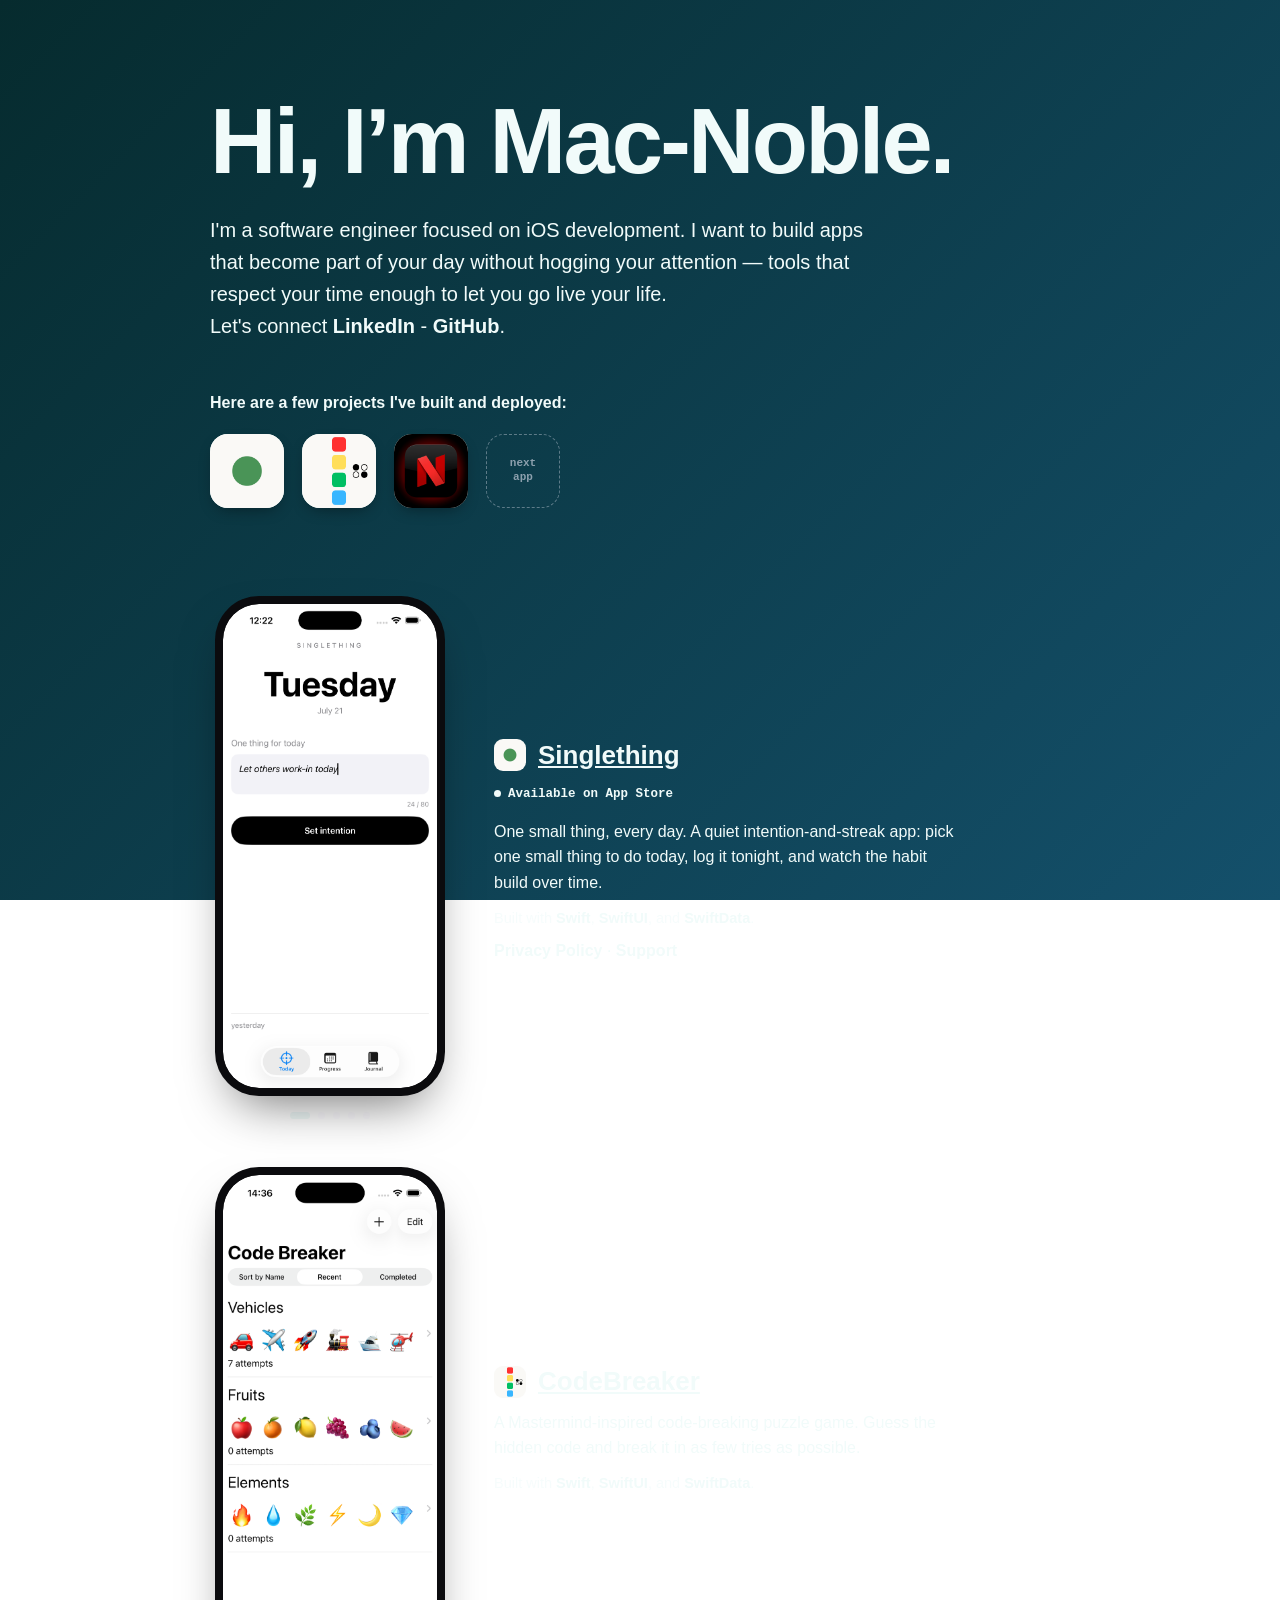
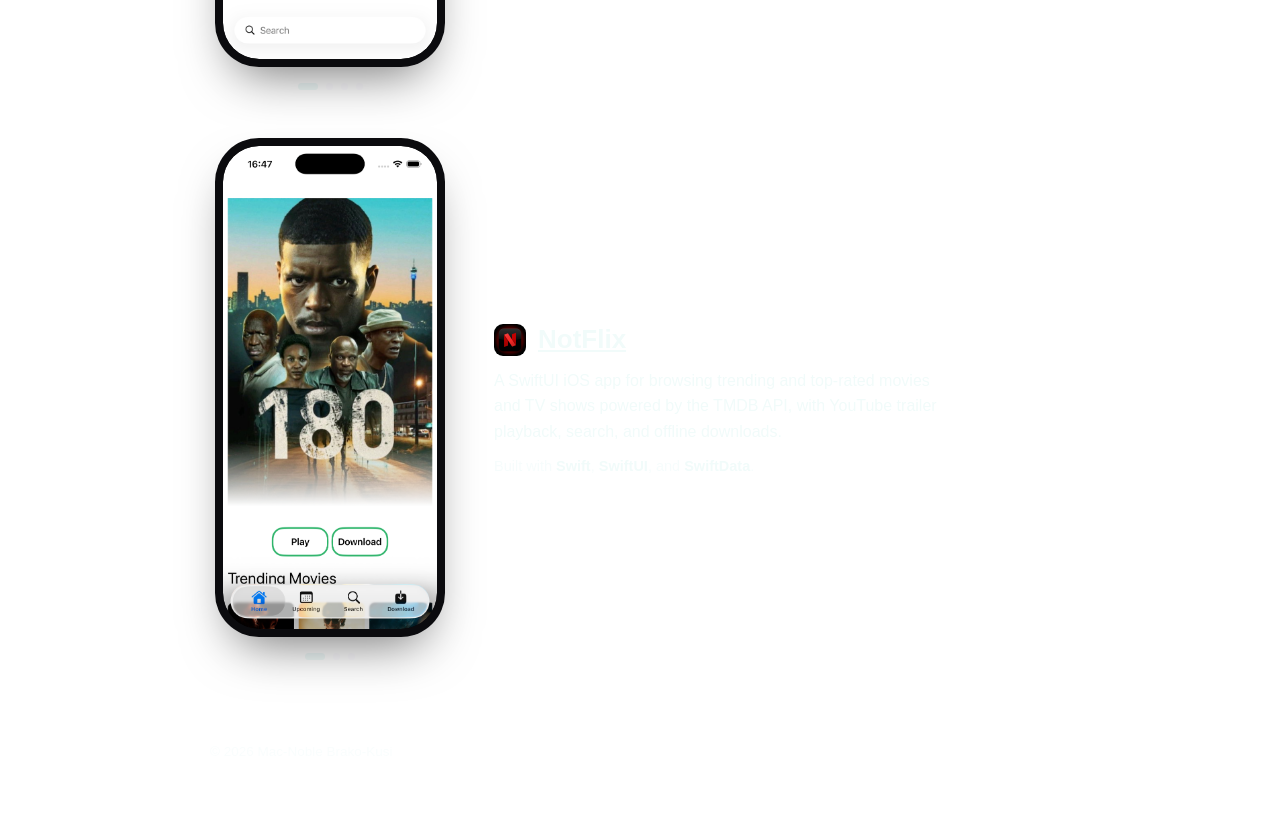
==== index.html @ d6fc4b4a "Adds 'available on app store' line, fixes meta tag" ====
<!DOCTYPE html>
<html lang="en">
<head>
<meta charset="UTF-8">
<meta name="viewport" content="width=device-width, initial-scale=1">
<title>Mac-Noble Brako-Kusi | iOS Developer</title>
<meta name="description" content="iOS engineer building native iOS applications.">
<link rel="icon" href="assets/icons8-developer-mode-30.png" type="image/svg+xml">
<link rel="stylesheet" href="css/style.css">
</head>
<body>

<header class="wrap hero">
  <h1 class="h1">Hi, I&rsquo;m Mac-Noble.</h1>
  <p class="bio prose">
    I'm a software engineer focused on iOS development.
    I want to build apps that become part of your day without hogging your attention — tools that respect your time enough to let you go live your life.
    <br>
    Let's connect <a href="https://www.linkedin.com/in/mac-noblebrako-kusi/" target="_blank" rel="noopener">LinkedIn</a> 
    - <a href="https://github.com/macnoblebk" target="_blank" rel="noopener">GitHub</a>.
  </p>
</header>

<section class="wrap section">
  <p class="section-label">Here are a few projects I've built and deployed:</p>
  <div class="icon-grid">
    <a class="icon-tile" href="#app-singlething" title="Singlething">
      <img src="assets/SingletonIconLight.png" alt="Singlething app icon">
    </a>
    <a class="icon-tile" href="#app-codebreaker" title="CodeBreaker">
      <img src="assets/CodeBreakerIconLight.png" alt="CodeBreaker app icon">
    </a>
    <a class="icon-tile" href="#app-next" title="[Next app name]">
      <img src="assets/NotFlix - iOS icon.png" alt="Next app icon placeholder">
    </a>
    <!-- Add more projects by copying the tile above, or leave a placeholder like this one -->
    <span class="icon-tile placeholder">next<br>app</span>
  </div>
</section>

<section class="wrap section" id="screens">
  <div class="app-detail-grid" id="app-singlething">
    <div class="carousel">
      <div class="phone">
        <div class="phone-screen">
          <div class="phone-track" data-carousel-track>
            <img src="assets/screenshots/01-welcome.png" alt="Singlething welcome screen" draggable="false">
            <img src="assets/screenshots/02-check-in.png" alt="Intention check-in screen" draggable="false">
            <img src="assets/screenshots/03-logged.png" alt="Singlething logged screen" draggable="false">
            <img src="assets/screenshots/04-progress.png" alt="Singlething streak screen" draggable="false">
            <img src="assets/screenshots/05-journal.png" alt="Singlething journal screen" draggable="false">

          </div>
        </div>
      </div>
      <div class="dots" data-carousel-dots></div>
    </div>
    <div>
      <div class="app-heading">
        <img src="assets/SingletonIconLight.png" alt="">
        <h2><a href="https://apps.apple.com/us/app/singlething/id6786887562" target="_blank" rel="noopener">Singlething</a></h2>
        
      </div>
      <span class="status-line">Available on App Store</span>
      <p class="screens-desc">One small thing, every day. A quiet intention-and-streak app: pick one small thing to do today, log it tonight, and watch the habit build over time.</p>
      <p class="stack-line">Built with <b>Swift</b>, <b>SwiftUI</b>, and <b>SwiftData</b>.</p>
      <p class="app-links prose"><a href="singlething/privacy.html">Privacy Policy</a> &middot; <a href="singlething/support.html">Support</a></p>
    </div>
  </div>

  <div style="height: 3rem;"></div>

  <div class="app-detail-grid" id="app-codebreaker">
    <div class="carousel">
      <div class="phone">
        <div class="phone-screen">
          <div class="phone-track" data-carousel-track>
            <img src="assets/screenshots/1cb.png" alt="CodeBreaker welcome screen" draggable="false">
            <img src="assets/screenshots/2cb.png" alt="CodeBreaker gameplay" draggable="false">
            <img src="assets/screenshots/3cb.png" alt="CodeBreaker puzzle" draggable="false">
            <img src="assets/screenshots/4cb.png" alt="CodeBreaker results" draggable="false">
          </div>
        </div>
      </div>
      <div class="dots" data-carousel-dots></div>
    </div>
    <div>
      <div class="app-heading">
        <img src="assets/CodeBreakerIconLight.png" alt="">
        <h2><a href="https://github.com/macnoblebk/CodeBreaker" target="_blank" rel="noopener">CodeBreaker</a></h2>
      </div>
      <p class="screens-desc">A Mastermind-inspired code-breaking puzzle game. Guess the hidden code and break it in as few tries as possible.</p>
      <p class="stack-line">Built with <b>Swift</b>, <b>SwiftUI</b>, and <b>SwiftData</b>.</p>
    </div>
  </div>

  <div style="height: 3rem;"></div>

  <div class="app-detail-grid" id="app-next">
    <div class="carousel">
      <div class="phone">
        <div class="phone-screen">
          <div class="phone-track" data-carousel-track>
            <img src="assets/screenshots/NF1.png" alt="NotFlix screenshot 1 " draggable="false">
            <img src="assets/screenshots/NF2.png" alt="NotFlix screenshot 2 " draggable="false">
            <img src="assets/screenshots/NF3.png" alt="NotFlix screenshot 3 " draggable="false">
          </div>
        </div>
      </div>
      <div class="dots" data-carousel-dots></div>
    </div>
    <div>
      <div class="app-heading">
        <img src="assets/NotFlix - iOS icon.png" alt="">
        <h2><a href="https://github.com/macnoblebk/NotFlix" target="_blank" rel="noopener">NotFlix</a></h2>
      </div>
      <p class="screens-desc">A SwiftUI iOS app for browsing trending and top-rated movies and TV shows powered by the TMDB API, with YouTube trailer playback, search, and offline downloads.</p>
      <p class="stack-line">Built with <b>Swift</b>, <b>SwiftUI</b>, and <b>SwiftData</b>.</p>
    </div>
  </div>
</section>

<footer class="wrap footer" id="contact">
  &copy; 2026 Mac-Noble Brako-Kusi
</footer>

<script src="js/script.js"></script>
</body>
</html>
---- css/style.css ----
/* ==========================================================================
   Design tokens — cool teal-to-blue night, warm pale text
   ========================================================================== */
:root{
  --bg-start: #062B2E;
  --bg-end: #14506B;
  --ink: #F1FBFA;
  --mute: rgba(241,251,250,0.68);
  --mute-soft: rgba(241,251,250,0.45);
  --tile-bg: #ECFBFA;
  --font-display: -apple-system, BlinkMacSystemFont, "SF Pro Display", "Helvetica Neue", Helvetica, Arial, sans-serif;
  --font-body: -apple-system, BlinkMacSystemFont, "SF Pro Text", "Helvetica Neue", Helvetica, Arial, sans-serif;
  --font-mono: ui-monospace, "SF Mono", SFMono-Regular, Menlo, Consolas, monospace;
}

*{ box-sizing: border-box; }
html{ scroll-behavior: smooth; }
body{
  margin: 0;
  min-height: 100vh;
  background: linear-gradient(135deg, var(--bg-start) 0%, var(--bg-end) 100%);
  background-attachment: fixed;
  color: var(--ink);
  font-family: var(--font-body);
  -webkit-font-smoothing: antialiased;
}
a{ color: inherit; }
img{ max-width: 100%; display: block; }
:focus-visible{ outline: 2px solid var(--ink); outline-offset: 3px; border-radius: 4px; }
@media (prefers-reduced-motion: reduce){
  *{ animation: none !important; transition: none !important; scroll-behavior: auto !important; }
}

.wrap{ max-width: 860px; margin: 0 auto; padding: 0 28px; }

/* Inline links inside prose: bold + underline on hover, no separate accent color */
.prose a{
  font-weight: 700; text-decoration: none;
  background-image: linear-gradient(var(--ink), var(--ink));
  background-size: 0% 1.5px; background-repeat: no-repeat; background-position: 0 100%;
  transition: background-size .18s ease;
  padding-bottom: 2px;
}
.prose a:hover{ background-size: 100% 1.5px; }

/* ==========================================================================
   Hero
   ========================================================================== */
.hero{ padding: 96px 0 8px; }
.hero > *{ animation: rise .6s cubic-bezier(.16,1,.3,1) both; }
.hero > *:nth-child(2){ animation-delay: .05s; }
@keyframes rise{
  from{ opacity: 0; transform: translateY(10px); }
  to{ opacity: 1; transform: translateY(0); }
}
.h1{
  font-family: var(--font-display);
  font-size: clamp(48px, 8vw, 92px);
  line-height: 0.98; font-weight: 800; letter-spacing: -0.03em;
  margin: 0 0 28px;
}
.bio{
  font-size: clamp(17px, 1.6vw, 20px);
  line-height: 1.6;
  max-width: 62ch;
  margin: 0;
}

/* ==========================================================================
   Section rhythm
   ========================================================================== */
.section{ padding: 44px 0; }
.section-label{
  font-size: 16px; margin: 0 0 22px; font-weight: 550;
}

/* ==========================================================================
   Icon grid
   ========================================================================== */
.icon-grid{ display: flex; flex-wrap: wrap; gap: 18px; }
.icon-tile{
  width: 74px; height: 74px; border-radius: 18px;
  display: flex; align-items: center; justify-content: center;
  background: var(--tile-bg);
  box-shadow: 0 6px 16px -6px rgba(0,0,0,0.45);
  transition: transform .15s ease, box-shadow .15s ease;
  position: relative;
}
.icon-tile img{ width: 100%; height: 100%; border-radius: 18px; object-fit: cover; }
.icon-tile:hover{ transform: translateY(-3px); box-shadow: 0 12px 22px -8px rgba(0,0,0,0.5); }
.icon-tile.placeholder{
  background: transparent;
  border: 1.5px dashed rgba(246,243,255,0.35);
  box-shadow: none;
  color: rgba(246,243,255,0.55);
  font-size: 11px; font-weight: 600; text-align: center; line-height: 1.25; padding: 6px;
  font-family: var(--font-mono);
}
.icon-tile.placeholder:hover{ transform: none; border-color: rgba(246,243,255,0.6); }

/* ==========================================================================
   Screenshot carousel — real device screenshots already include the status
   bar / Dynamic Island, so the frame is a plain bezel only (no drawn notch).
   ========================================================================== */
.app-detail-grid{
  display: grid; grid-template-columns: 240px 1fr; gap: 44px; align-items: center; scroll-margin-top: 48px; 
}
@media (max-width: 700px){ .app-detail-grid{ grid-template-columns: 1fr; } }

.screens-desc{ font-size: 16px; line-height: 1.6; color: var(--ink); max-width: 52ch; margin: 0 0 14px; }

.app-heading{ display: flex; align-items: center; gap: 12px; margin-bottom: 12px; }
.app-heading img{ width: 32px; height: 32px; border-radius: 9px; }
.app-heading h2{ font-family: var(--font-display); font-size: 26px; font-weight: 800; margin: 0; }
.status-line{
  display: inline-flex; align-items: center; gap: 7px;
  font-family: var(--font-mono); font-size: 12.5px; font-weight: 600;
  color: var(--ink); margin-bottom: 18px;
}
.status-line::before{
  content: ''; width: 7px; height: 7px; border-radius: 50%; background: var(--ink);
  animation: pulse 1.8s ease-in-out infinite;
}
@keyframes pulse{ 0%,100%{opacity:1;transform:scale(1);} 50%{opacity:.3;transform:scale(1.3);} }
.stack-line{ font-size: 14.5px; color: var(--mute); margin: 0; }
.stack-line b{ color: var(--ink); font-weight: 700; }

.phone{
  position: relative; width: 100%; max-width: 230px; margin: 0 auto;
  aspect-ratio: 1320 / 2868; border-radius: 44px;
  background: #0B0B0E; padding: 8px;
  box-shadow: 0 24px 50px -18px rgba(0,0,0,0.55);
}
.phone-screen{
  position: relative; width: 100%; height: 100%; border-radius: 36px;
  overflow: hidden; background: #000; touch-action: pan-y;
}
.phone-track{ display: flex; height: 100%; will-change: transform; }
.phone-track img{ width: 100%; height: 100%; object-fit: cover; flex-shrink: 0; user-select: none; -webkit-user-drag: none; }
.dots{ display: flex; justify-content: center; align-items: center; gap: 8px; margin-top: 16px; }
.dot{
  width: 7px; height: 7px; border-radius: 50%; border: none; padding: 0;
  background: rgba(246,243,255,0.25); cursor: pointer; transition: all .2s ease;
}
.dot.active{ background: var(--ink); width: 20px; border-radius: 5px; }


/* ==========================================================================
   Footer
   ========================================================================== */
.footer{ padding: 40px 0 72px; font-size: 13.5px; color: var(--mute-soft); }


/* ==========================================================================
   Mobile fixes
   ========================================================================== */

/* Fix 1: WebKit clipping bug — overflow:hidden + border-radius fails to
   clip a child that has a CSS transform (the carousel track does, via
   translateX). Affects Safari and all iOS browsers — Chrome, Firefox, etc.
   on iPhone/iPad all use WebKit's renderer under the hood. */
.phone-screen{
  -webkit-mask-image: -webkit-radial-gradient(white, black);
  mask-image: radial-gradient(white, black);
}

/* Fix 2: Grid's default min-content sizing can force columns (and the
   whole page) wider than the viewport on narrow screens. */
.app-detail-grid > *{ min-width: 0; }

/* Fix 3: collapse phone + description to one column earlier on narrow
   screens, and stop any element from ever forcing horizontal scroll. */
@media (max-width: 780px){
  .app-detail-grid{ grid-template-columns: 1fr; gap: 24px; }
  .phone{ max-width: 210px; margin: 0 auto; }
}
html, body{ overflow-x: hidden; width: 100%; }
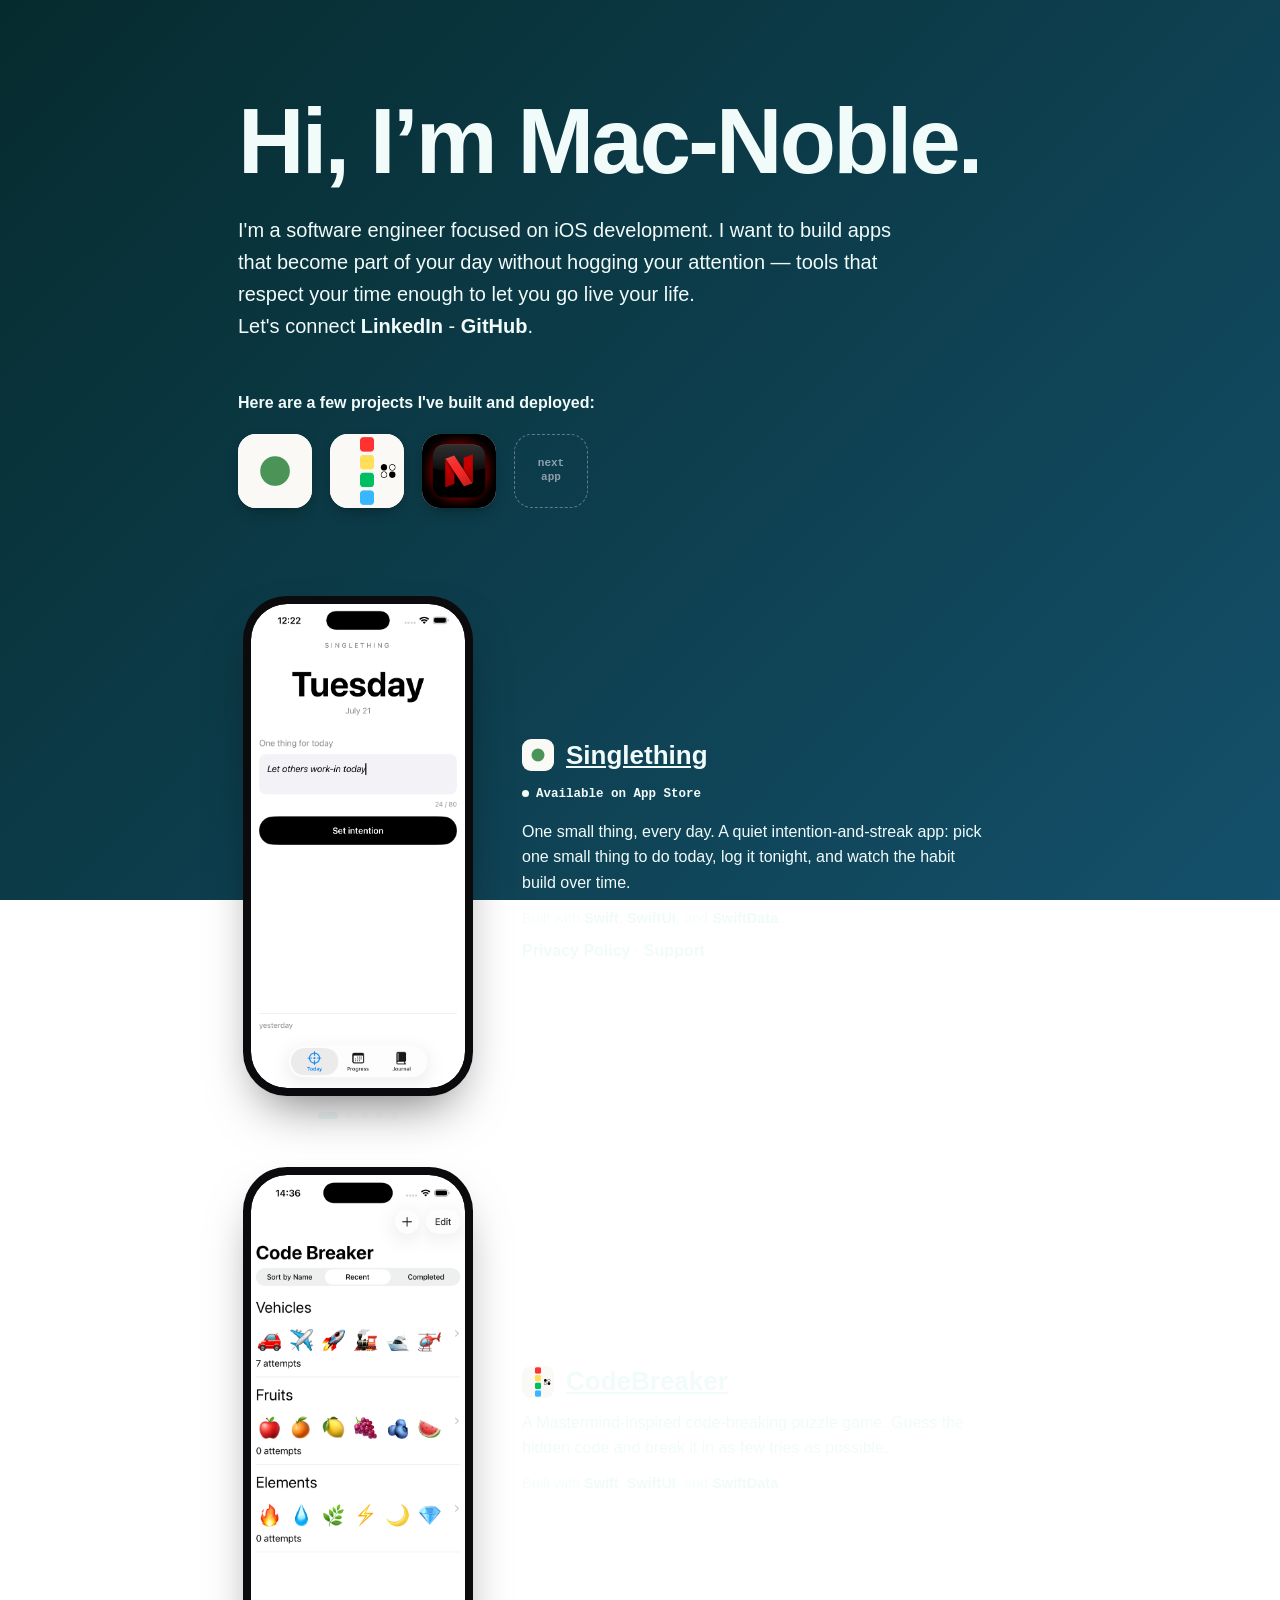
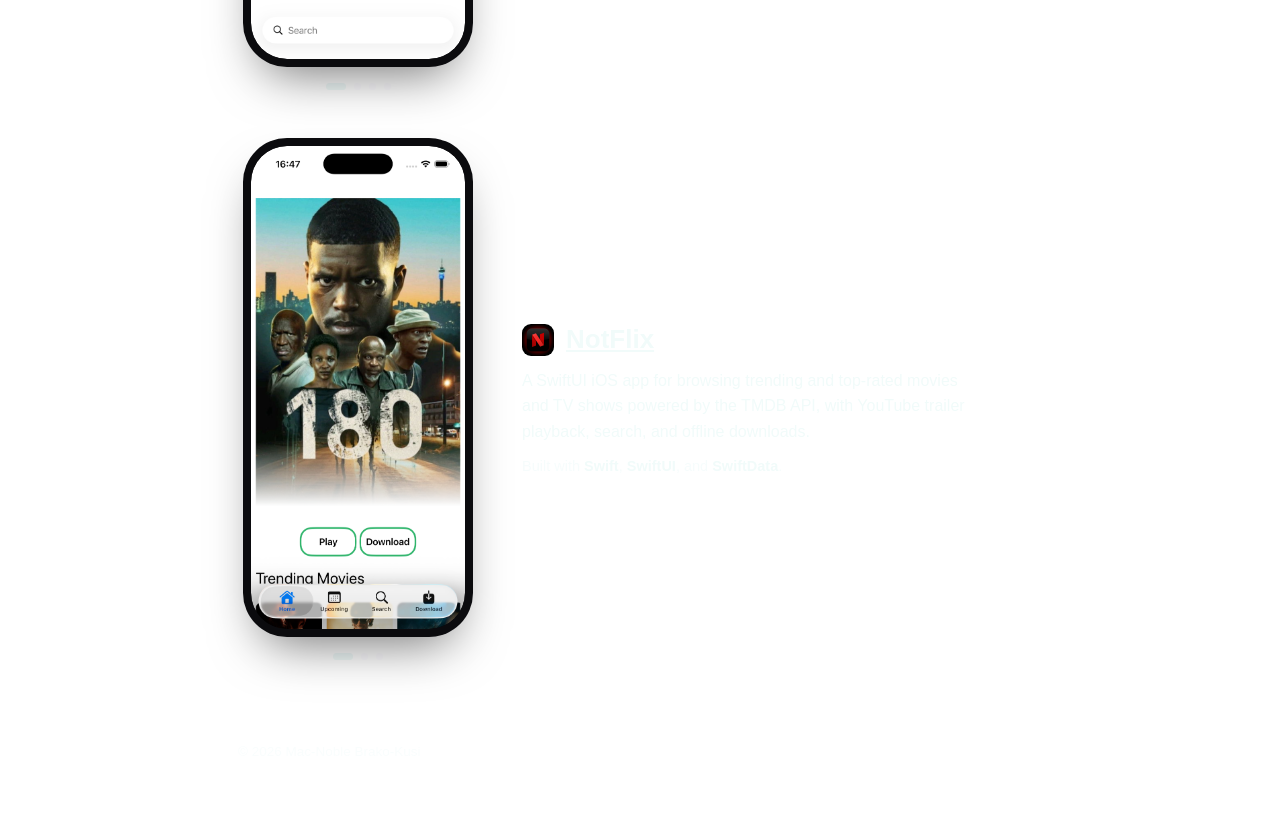
==== commit 7d234439: "Fix side padding being zeroed by shorthand override" ====
--- a/index.html
+++ b/index.html
@@ -59,7 +59,6 @@
       <div class="app-heading">
         <img src="assets/SingletonIconLight.png" alt="">
         <h2><a href="https://apps.apple.com/us/app/singlething/id6786887562" target="_blank" rel="noopener">Singlething</a></h2>
-        
       </div>
       <span class="status-line">Available on App Store</span>
       <p class="screens-desc">One small thing, every day. A quiet intention-and-streak app: pick one small thing to do today, log it tonight, and watch the habit build over time.</p>
--- a/css/style.css
+++ b/css/style.css
@@ -46,7 +46,7 @@
 /* ==========================================================================
    Hero
    ========================================================================== */
-.hero{ padding: 96px 0 8px; }
+.hero{ padding-top: 96px; padding-bottom: 8px; }
 .hero > *{ animation: rise .6s cubic-bezier(.16,1,.3,1) both; }
 .hero > *:nth-child(2){ animation-delay: .05s; }
 @keyframes rise{
@@ -69,7 +69,7 @@
 /* ==========================================================================
    Section rhythm
    ========================================================================== */
-.section{ padding: 44px 0; }
+.section{ padding-top: 44px; padding-bottom: 44px; }
 .section-label{
   font-size: 16px; margin: 0 0 22px; font-weight: 550;
 }
@@ -148,7 +148,7 @@
 /* ==========================================================================
    Footer
    ========================================================================== */
-.footer{ padding: 40px 0 72px; font-size: 13.5px; color: var(--mute-soft); }
+.footer{ padding-top: 40px; padding-bottom: 72px; font-size: 13.5px; color: var(--mute-soft); }
 
 
 /* ==========================================================================
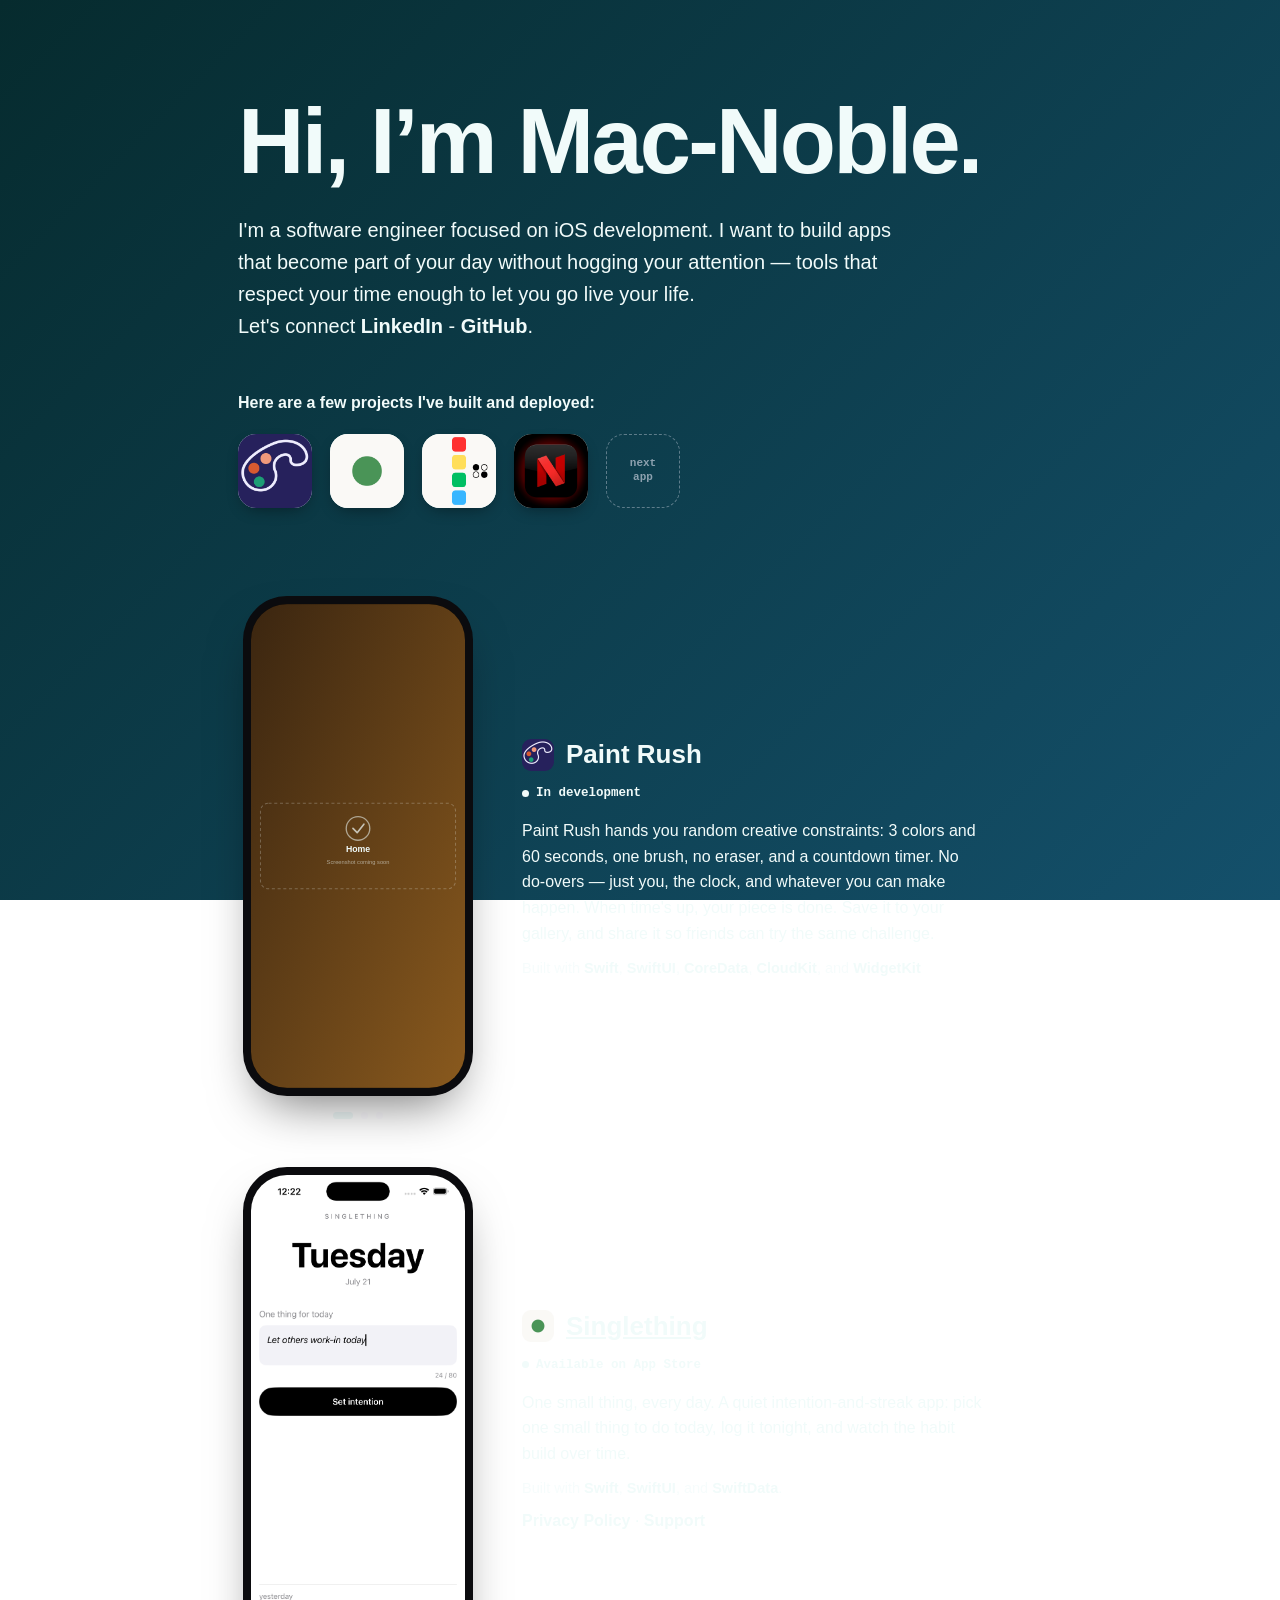
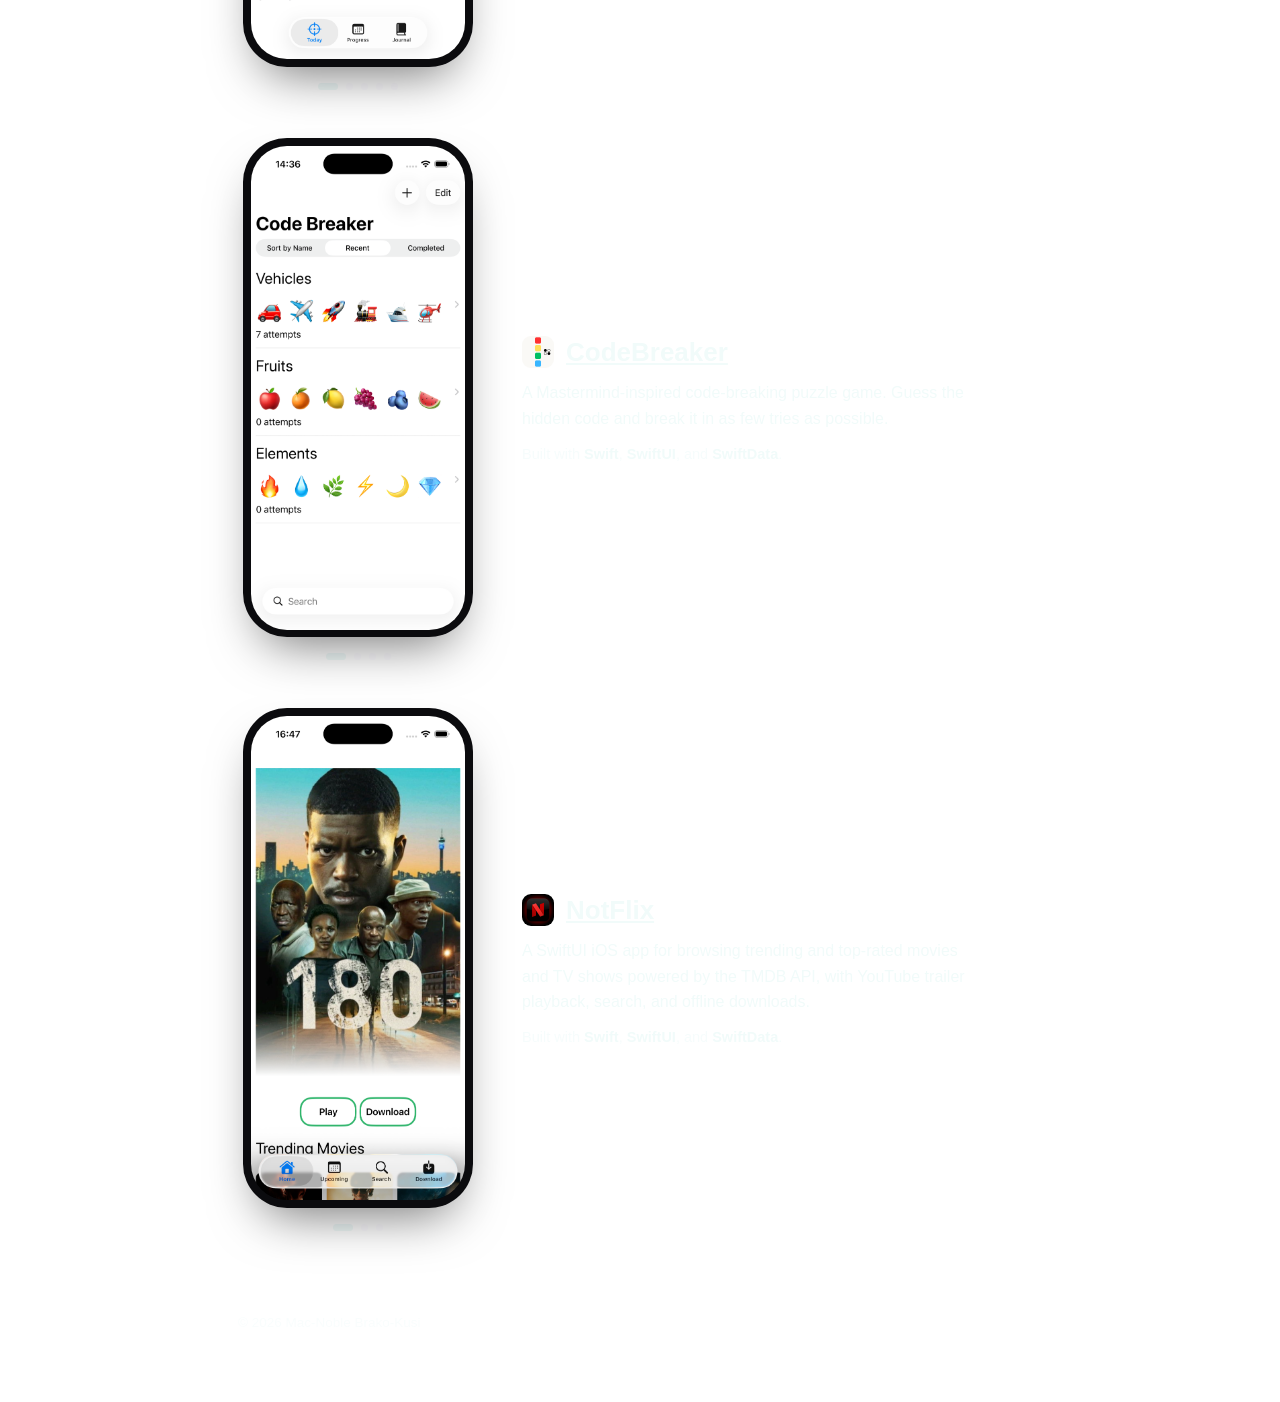
==== commit 90c7a3ce: "Add in-development app placeholder section and icon" ====
--- a/index.html
+++ b/index.html
@@ -24,6 +24,9 @@
 <section class="wrap section">
   <p class="section-label">Here are a few projects I've built and deployed:</p>
   <div class="icon-grid">
+    <a class="icon-tile" href="#app-paint-rush" title="Paint Rush">
+      <img src="assets/Constraint Canvas - iOS Icon.png" alt="Paint Rush app icon">
+    </a>
     <a class="icon-tile" href="#app-singlething" title="Singlething">
       <img src="assets/SingletonIconLight.png" alt="Singlething app icon">
     </a>
@@ -39,6 +42,33 @@
 </section>
 
 <section class="wrap section" id="screens">
+  <div class="app-detail-grid" id="app-paint-rush">
+    <div class="carousel">
+      <div class="phone">
+        <div class="phone-screen">
+          <div class="phone-track" data-carousel-track>
+            <img src="assets/screenshots/placeholder-01-home.svg" alt="Paint Rush placeholder screenshot 1" draggable="false">
+            <img src="assets/screenshots/placeholder-02-feature.svg" alt="Paint Rush placeholder screenshot 2" draggable="false">
+            <img src="assets/screenshots/placeholder-03-details.svg" alt="Paint Rush placeholder screenshot 3" draggable="false">
+          </div>
+        </div>
+      </div>
+      <div class="dots" data-carousel-dots></div>
+    </div>
+    <div>
+      <div class="app-heading">
+        <img src="assets/Constraint Canvas - iOS Icon.png" alt="">
+        <h2>Paint Rush</h2>
+      </div>
+      <span class="status-line">In development</span>
+      <p class="screens-desc">Paint Rush hands you random creative constraints: 3 colors and 60 seconds, one brush, no eraser, and a countdown timer. No do-overs — just you, the clock, and whatever you can make happen.
+                              When time's up, your piece is done. Save it to your gallery, and share it so friends can try the same challenge.</p>
+      <p class="stack-line">Built with <b>Swift</b>, <b>SwiftUI</b>, <b>CoreData</b>, <b>CloudKit</b>, and <b>WidgetKit</b></p>
+    </div>
+  </div>
+
+  <div style="height: 3rem;"></div>
+
   <div class="app-detail-grid" id="app-singlething">
     <div class="carousel">
       <div class="phone">
--- a/css/style.css
+++ b/css/style.css
@@ -134,8 +134,10 @@
 .phone-screen{
   position: relative; width: 100%; height: 100%; border-radius: 36px;
   overflow: hidden; background: #000; touch-action: pan-y;
+  contain: paint;
 }
 .phone-track{ display: flex; height: 100%; will-change: transform; }
+.phone-track{ display: flex; height: 100%; }
 .phone-track img{ width: 100%; height: 100%; object-fit: cover; flex-shrink: 0; user-select: none; -webkit-user-drag: none; }
 .dots{ display: flex; justify-content: center; align-items: center; gap: 8px; margin-top: 16px; }
 .dot{
@@ -149,29 +151,3 @@
    Footer
    ========================================================================== */
 .footer{ padding-top: 40px; padding-bottom: 72px; font-size: 13.5px; color: var(--mute-soft); }
-
-
-/* ==========================================================================
-   Mobile fixes
-   ========================================================================== */
-
-/* Fix 1: WebKit clipping bug — overflow:hidden + border-radius fails to
-   clip a child that has a CSS transform (the carousel track does, via
-   translateX). Affects Safari and all iOS browsers — Chrome, Firefox, etc.
-   on iPhone/iPad all use WebKit's renderer under the hood. */
-.phone-screen{
-  -webkit-mask-image: -webkit-radial-gradient(white, black);
-  mask-image: radial-gradient(white, black);
-}
-
-/* Fix 2: Grid's default min-content sizing can force columns (and the
-   whole page) wider than the viewport on narrow screens. */
-.app-detail-grid > *{ min-width: 0; }
-
-/* Fix 3: collapse phone + description to one column earlier on narrow
-   screens, and stop any element from ever forcing horizontal scroll. */
-@media (max-width: 780px){
-  .app-detail-grid{ grid-template-columns: 1fr; gap: 24px; }
-  .phone{ max-width: 210px; margin: 0 auto; }
-}
-html, body{ overflow-x: hidden; width: 100%; }
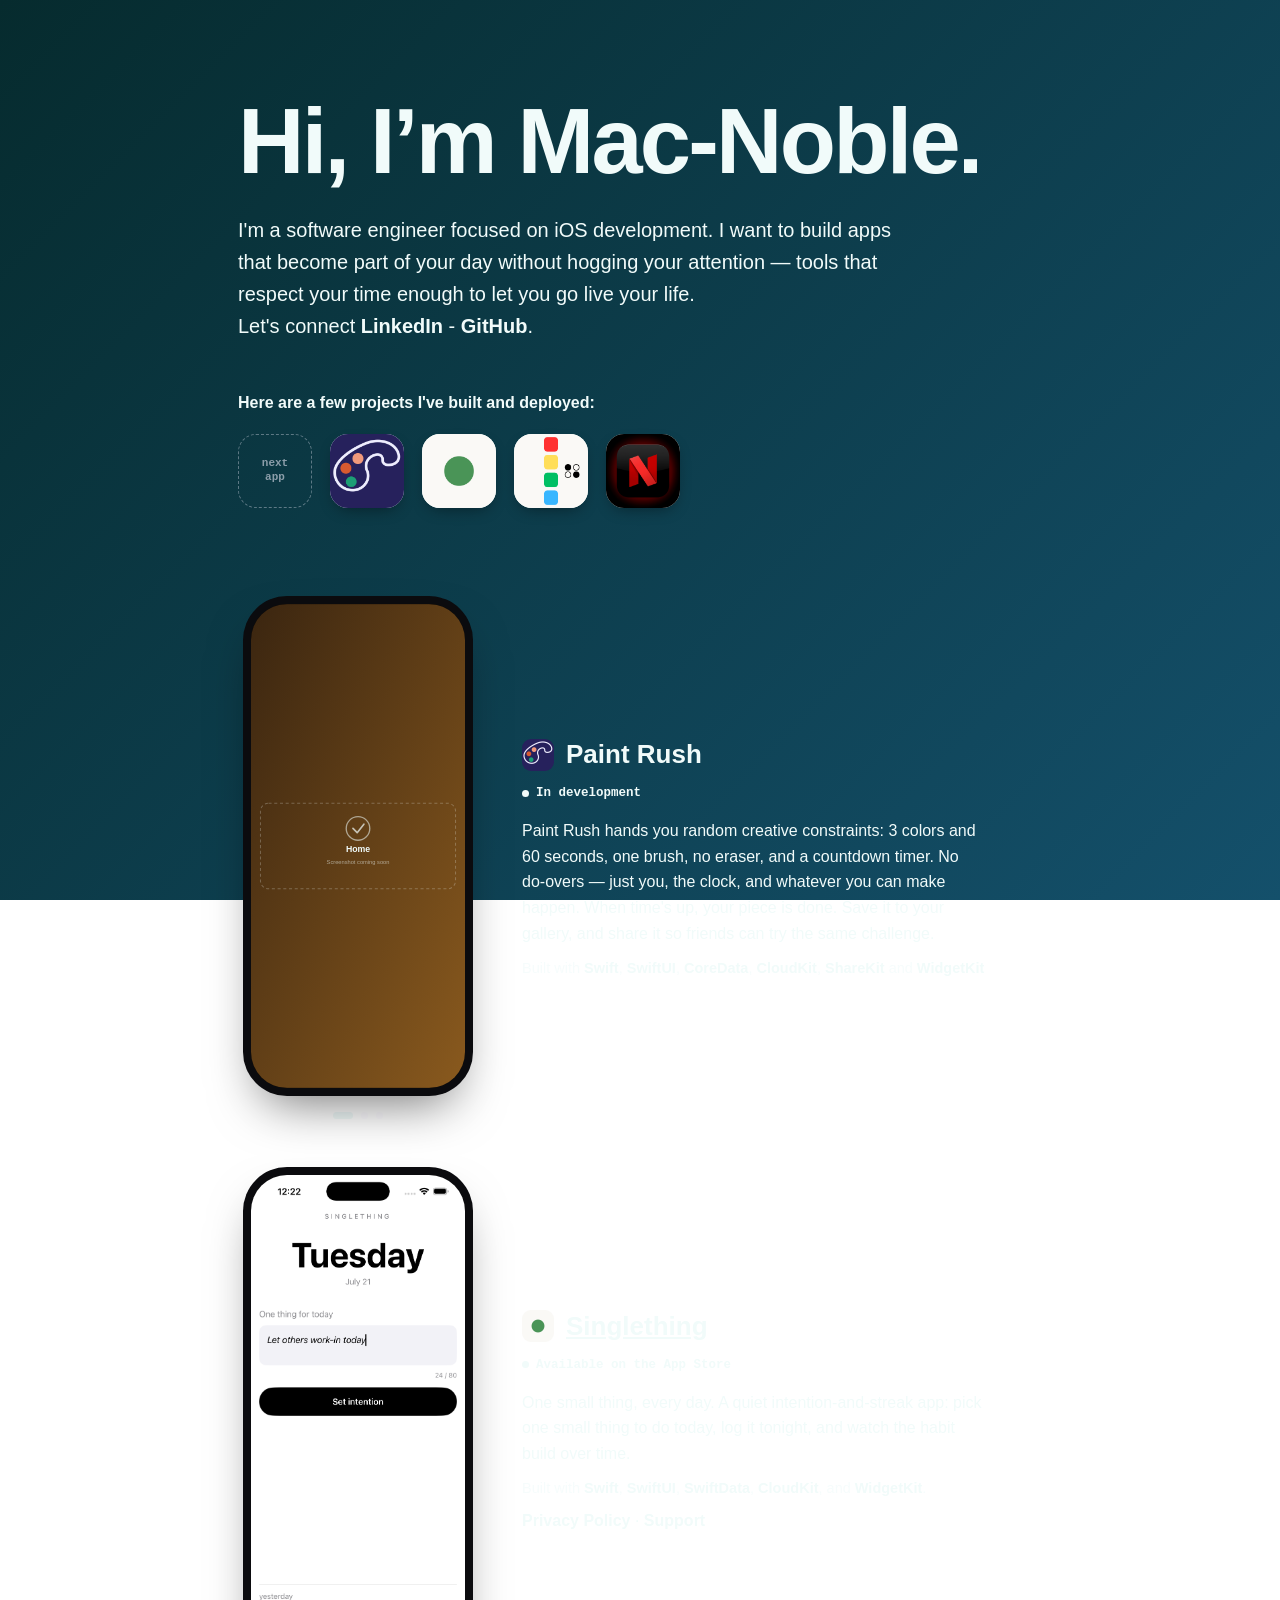
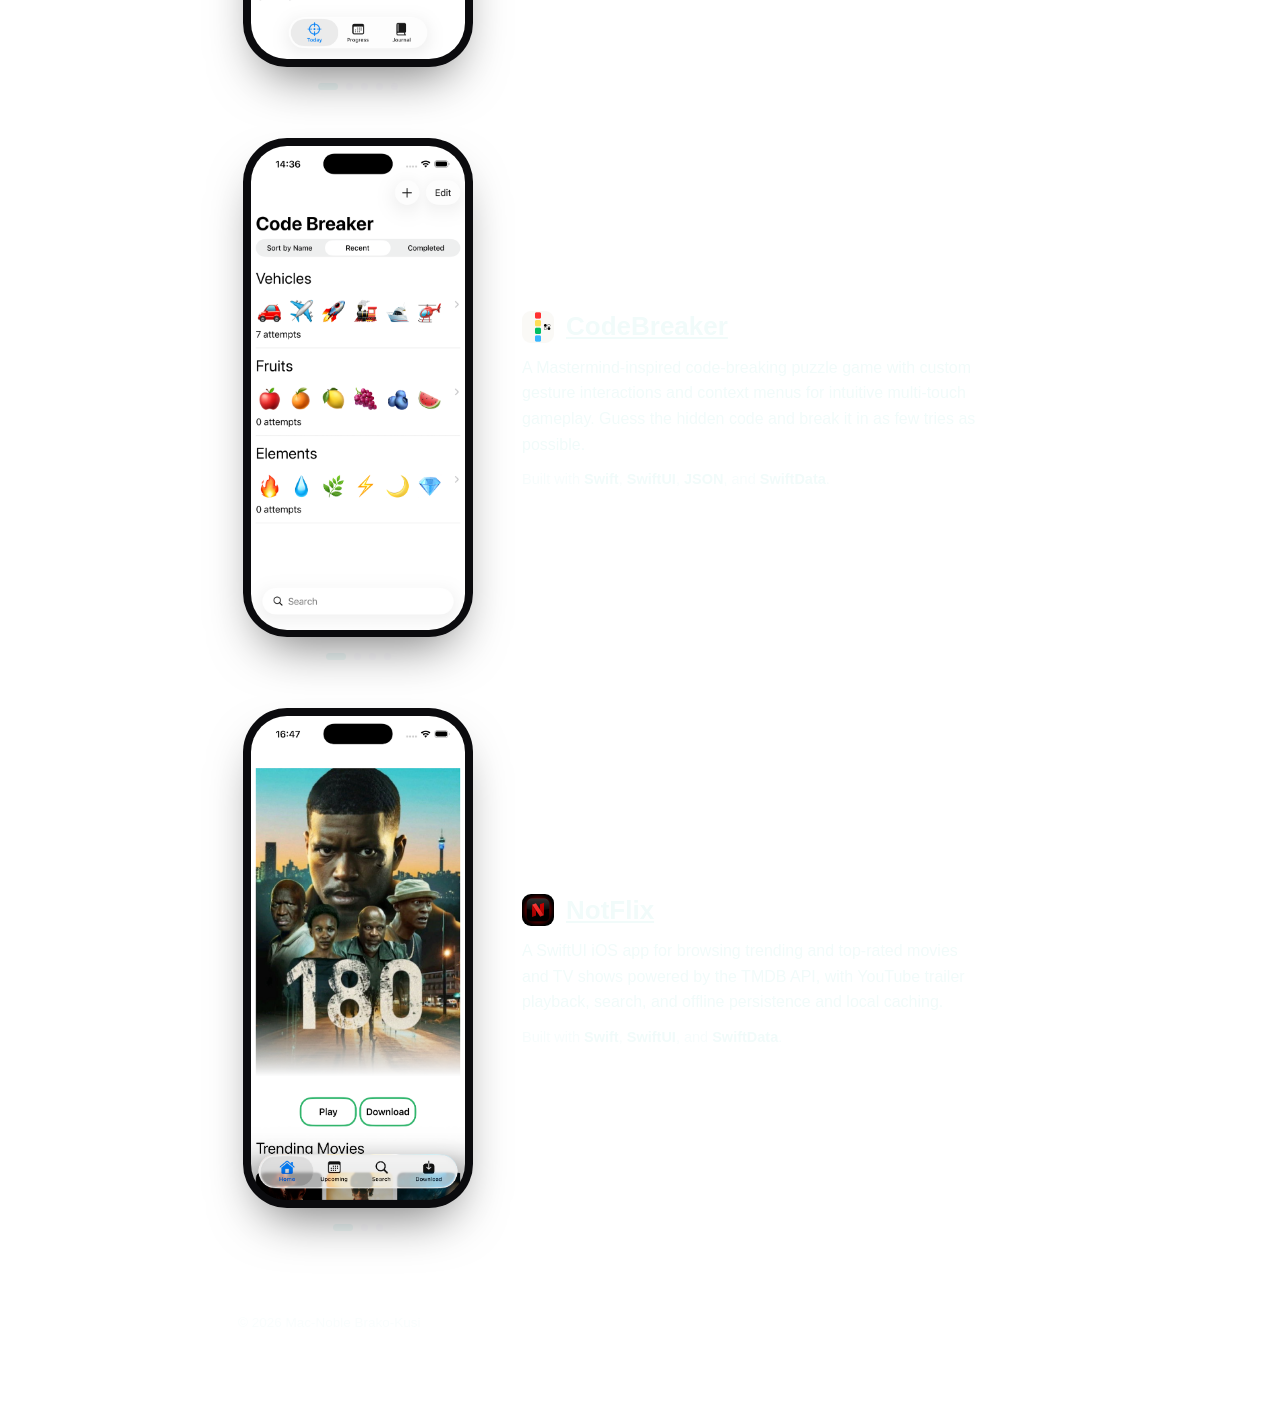
==== commit 1fb07321: "Moves next app up, adds to descriptions of projects" ====
--- a/index.html
+++ b/index.html
@@ -24,6 +24,9 @@
 <section class="wrap section">
   <p class="section-label">Here are a few projects I've built and deployed:</p>
   <div class="icon-grid">
+    <!-- Add more projects by copying the tile above, or leave a placeholder like this one -->
+    <span class="icon-tile placeholder">next<br>app</span>
+
     <a class="icon-tile" href="#app-paint-rush" title="Paint Rush">
       <img src="assets/Constraint Canvas - iOS Icon.png" alt="Paint Rush app icon">
     </a>
@@ -33,11 +36,11 @@
     <a class="icon-tile" href="#app-codebreaker" title="CodeBreaker">
       <img src="assets/CodeBreakerIconLight.png" alt="CodeBreaker app icon">
     </a>
-    <a class="icon-tile" href="#app-next" title="[Next app name]">
-      <img src="assets/NotFlix - iOS icon.png" alt="Next app icon placeholder">
+    <a class="icon-tile" href="#app-notflix" title="NotFlix">
+      <img src="assets/NotFlix - iOS icon.png" alt="NotFlix app icon">
     </a>
-    <!-- Add more projects by copying the tile above, or leave a placeholder like this one -->
-    <span class="icon-tile placeholder">next<br>app</span>
+    <!-- Add more projects by copying the tile above, or leave a placeholder like this one
+    <span class="icon-tile placeholder">next<br>app</span> -->
   </div>
 </section>
 
@@ -63,7 +66,7 @@
       <span class="status-line">In development</span>
       <p class="screens-desc">Paint Rush hands you random creative constraints: 3 colors and 60 seconds, one brush, no eraser, and a countdown timer. No do-overs — just you, the clock, and whatever you can make happen.
                               When time's up, your piece is done. Save it to your gallery, and share it so friends can try the same challenge.</p>
-      <p class="stack-line">Built with <b>Swift</b>, <b>SwiftUI</b>, <b>CoreData</b>, <b>CloudKit</b>, and <b>WidgetKit</b></p>
+      <p class="stack-line">Built with <b>Swift</b>, <b>SwiftUI</b>, <b>CoreData</b>, <b>CloudKit</b>, <b>ShareKit</b> and <b>WidgetKit</b></p>
     </div>
   </div>
 
@@ -90,9 +93,9 @@
         <img src="assets/SingletonIconLight.png" alt="">
         <h2><a href="https://apps.apple.com/us/app/singlething/id6786887562" target="_blank" rel="noopener">Singlething</a></h2>
       </div>
-      <span class="status-line">Available on App Store</span>
+      <span class="status-line">Available on the App Store</span>
       <p class="screens-desc">One small thing, every day. A quiet intention-and-streak app: pick one small thing to do today, log it tonight, and watch the habit build over time.</p>
-      <p class="stack-line">Built with <b>Swift</b>, <b>SwiftUI</b>, and <b>SwiftData</b>.</p>
+      <p class="stack-line">Built with <b>Swift</b>, <b>SwiftUI</b>, <b>SwiftData</b>, <b>CloudKit</b>, and <b>WidgetKit</b>.</p>
       <p class="app-links prose"><a href="singlething/privacy.html">Privacy Policy</a> &middot; <a href="singlething/support.html">Support</a></p>
     </div>
   </div>
@@ -118,14 +121,14 @@
         <img src="assets/CodeBreakerIconLight.png" alt="">
         <h2><a href="https://github.com/macnoblebk/CodeBreaker" target="_blank" rel="noopener">CodeBreaker</a></h2>
       </div>
-      <p class="screens-desc">A Mastermind-inspired code-breaking puzzle game. Guess the hidden code and break it in as few tries as possible.</p>
-      <p class="stack-line">Built with <b>Swift</b>, <b>SwiftUI</b>, and <b>SwiftData</b>.</p>
+      <p class="screens-desc">A Mastermind-inspired code-breaking puzzle game with custom gesture interactions and context menus for intuitive multi-touch gameplay. Guess the hidden code and break it in as few tries as possible.</p>
+      <p class="stack-line">Built with <b>Swift</b>, <b>SwiftUI</b>, <b>JSON</b>, and <b>SwiftData</b>.</p>
     </div>
   </div>
 
   <div style="height: 3rem;"></div>
 
-  <div class="app-detail-grid" id="app-next">
+  <div class="app-detail-grid" id="app-notflix">
     <div class="carousel">
       <div class="phone">
         <div class="phone-screen">
@@ -143,7 +146,7 @@
         <img src="assets/NotFlix - iOS icon.png" alt="">
         <h2><a href="https://github.com/macnoblebk/NotFlix" target="_blank" rel="noopener">NotFlix</a></h2>
       </div>
-      <p class="screens-desc">A SwiftUI iOS app for browsing trending and top-rated movies and TV shows powered by the TMDB API, with YouTube trailer playback, search, and offline downloads.</p>
+      <p class="screens-desc">A SwiftUI iOS app for browsing trending and top-rated movies and TV shows powered by the TMDB API, with YouTube trailer playback, search, and offline persistence and local caching.</p>
       <p class="stack-line">Built with <b>Swift</b>, <b>SwiftUI</b>, and <b>SwiftData</b>.</p>
     </div>
   </div>
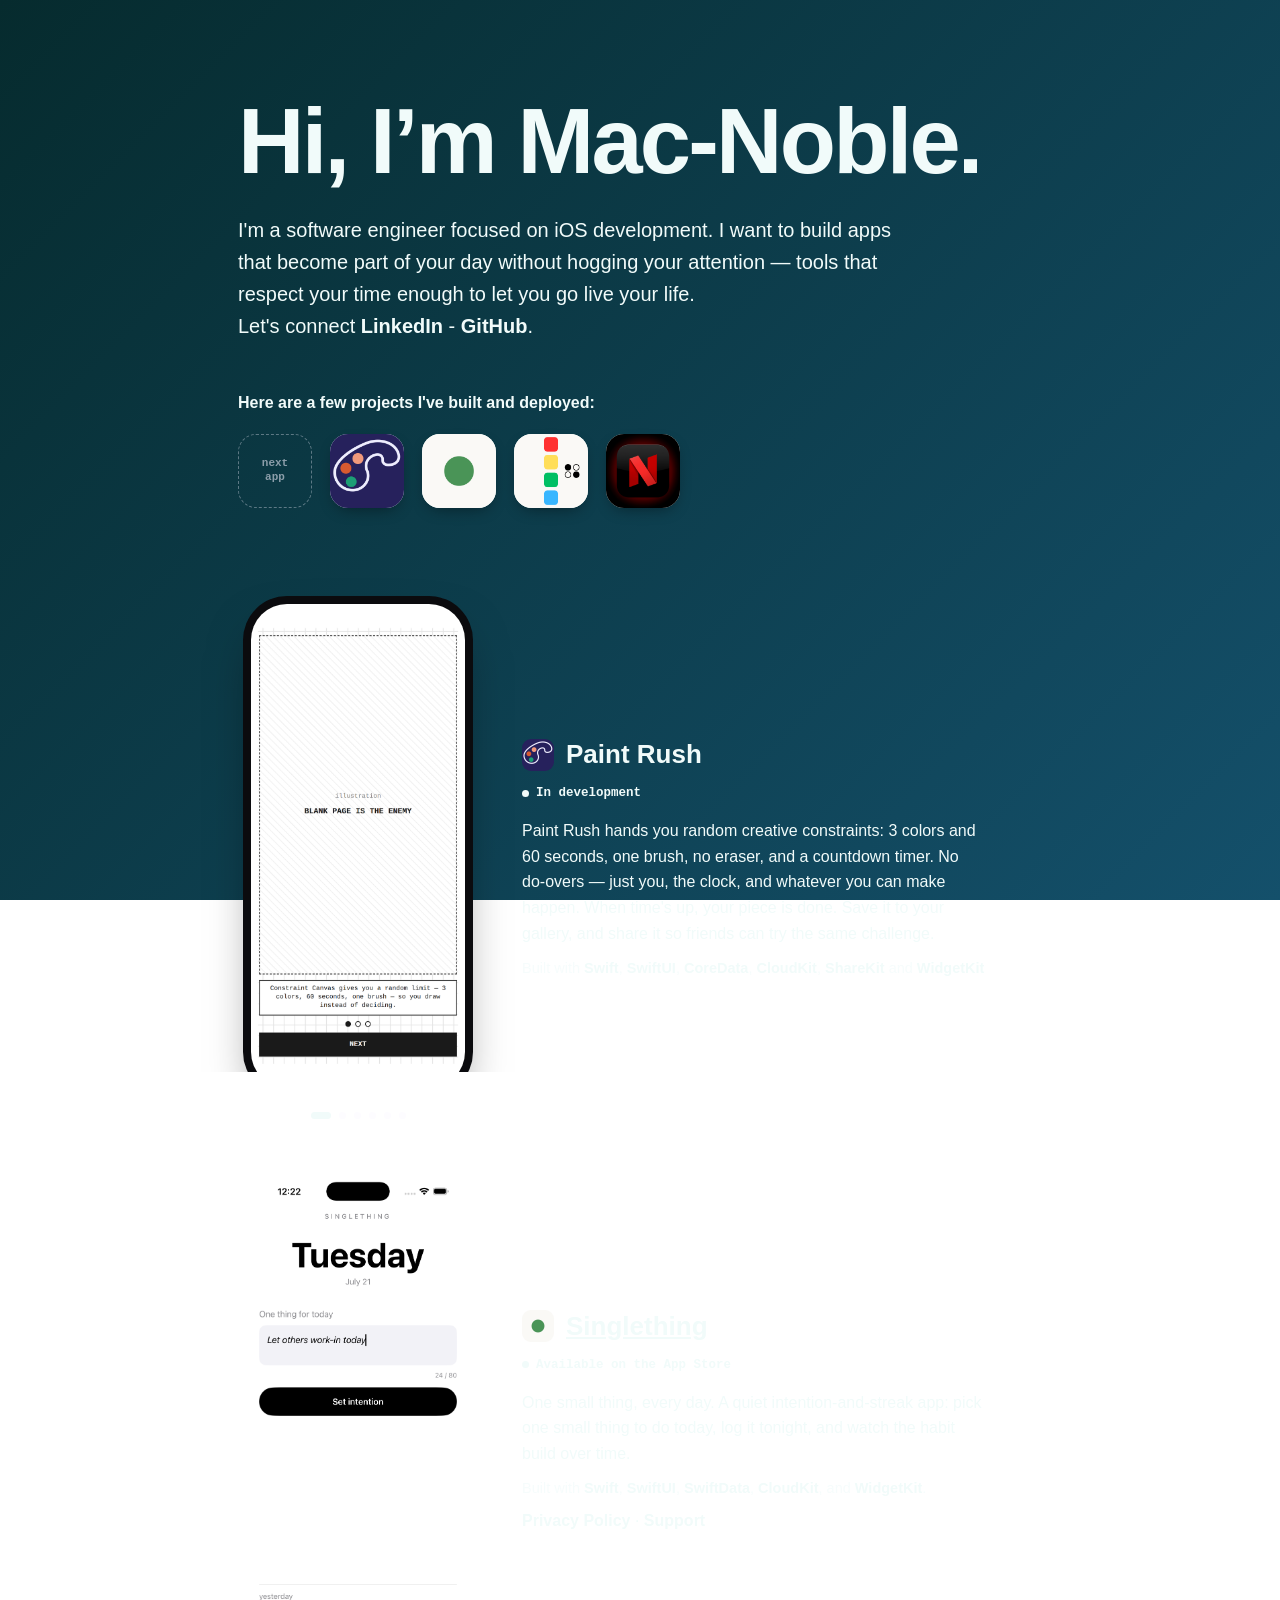
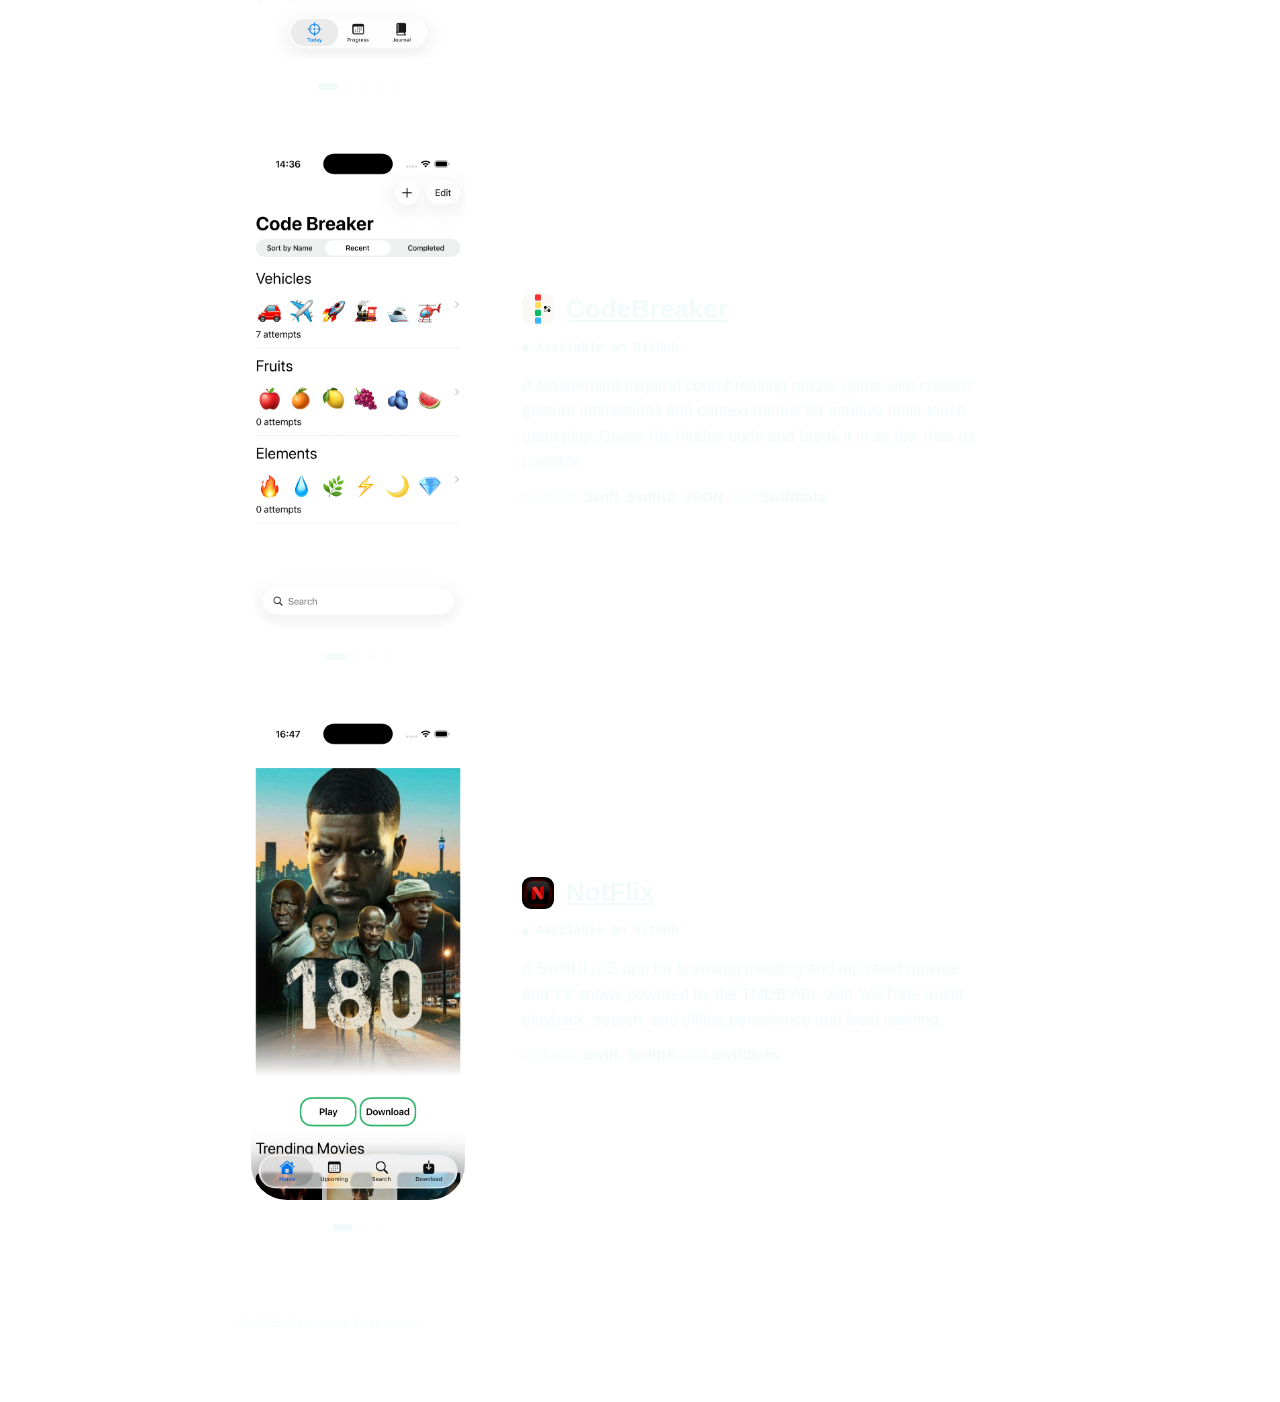
==== commit 37882396: "Adds new placeholder images for Paint Rush app and description of app availability for other apps" ====
--- a/index.html
+++ b/index.html
@@ -50,9 +50,12 @@
       <div class="phone">
         <div class="phone-screen">
           <div class="phone-track" data-carousel-track>
-            <img src="assets/screenshots/placeholder-01-home.svg" alt="Paint Rush placeholder screenshot 1" draggable="false">
-            <img src="assets/screenshots/placeholder-02-feature.svg" alt="Paint Rush placeholder screenshot 2" draggable="false">
-            <img src="assets/screenshots/placeholder-03-details.svg" alt="Paint Rush placeholder screenshot 3" draggable="false">
+            <img src="assets/screenshots/wf-01-onboarding-intro.png" alt="Onboarding: Blank page is the enemy" draggable="false">
+<img src="assets/screenshots/wf-02-onboarding-locked.png" alt="Onboarding: Nothing's ever a failure, locked stamp motif" draggable="false">
+<img src="assets/screenshots/wf-03-guided-first-draw.png" alt="Guided first draw with constraint coachmark and timer" draggable="false">
+<img src="assets/screenshots/wf-04-first-save-reminder.png" alt="First save screen with locked drawing and reminder prompt" draggable="false">
+<img src="assets/screenshots/wf-05-explore-feed.png" alt="Explore feed of drawing prompts" draggable="false">
+<img src="assets/screenshots/wf-06-explore-detail.png" alt="Explore detail screen for Mirror Mode prompt" draggable="false">
           </div>
         </div>
       </div>
@@ -121,6 +124,7 @@
         <img src="assets/CodeBreakerIconLight.png" alt="">
         <h2><a href="https://github.com/macnoblebk/CodeBreaker" target="_blank" rel="noopener">CodeBreaker</a></h2>
       </div>
+      <span class="status-line">Available on GitHub</span>
       <p class="screens-desc">A Mastermind-inspired code-breaking puzzle game with custom gesture interactions and context menus for intuitive multi-touch gameplay. Guess the hidden code and break it in as few tries as possible.</p>
       <p class="stack-line">Built with <b>Swift</b>, <b>SwiftUI</b>, <b>JSON</b>, and <b>SwiftData</b>.</p>
     </div>
@@ -146,6 +150,7 @@
         <img src="assets/NotFlix - iOS icon.png" alt="">
         <h2><a href="https://github.com/macnoblebk/NotFlix" target="_blank" rel="noopener">NotFlix</a></h2>
       </div>
+      <span class="status-line">Available on GitHub</span>
       <p class="screens-desc">A SwiftUI iOS app for browsing trending and top-rated movies and TV shows powered by the TMDB API, with YouTube trailer playback, search, and offline persistence and local caching.</p>
       <p class="stack-line">Built with <b>Swift</b>, <b>SwiftUI</b>, and <b>SwiftData</b>.</p>
     </div>
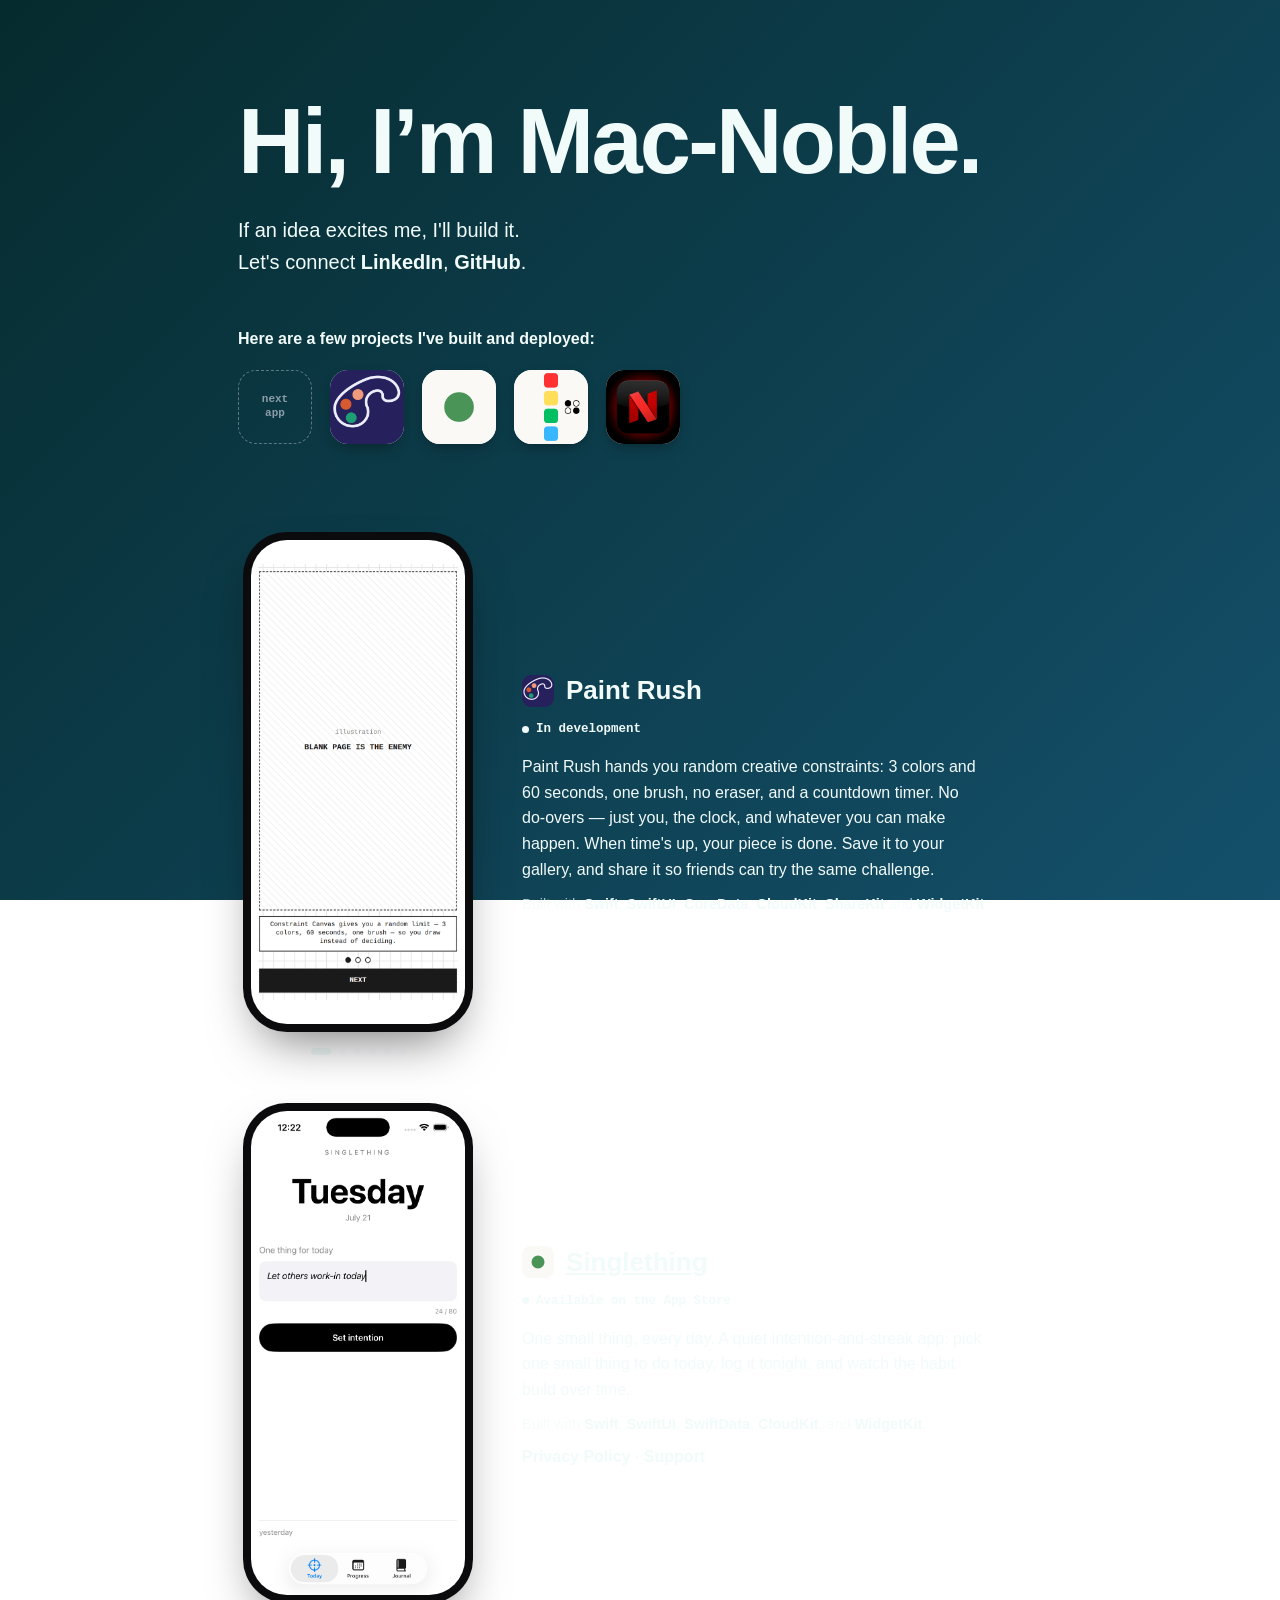
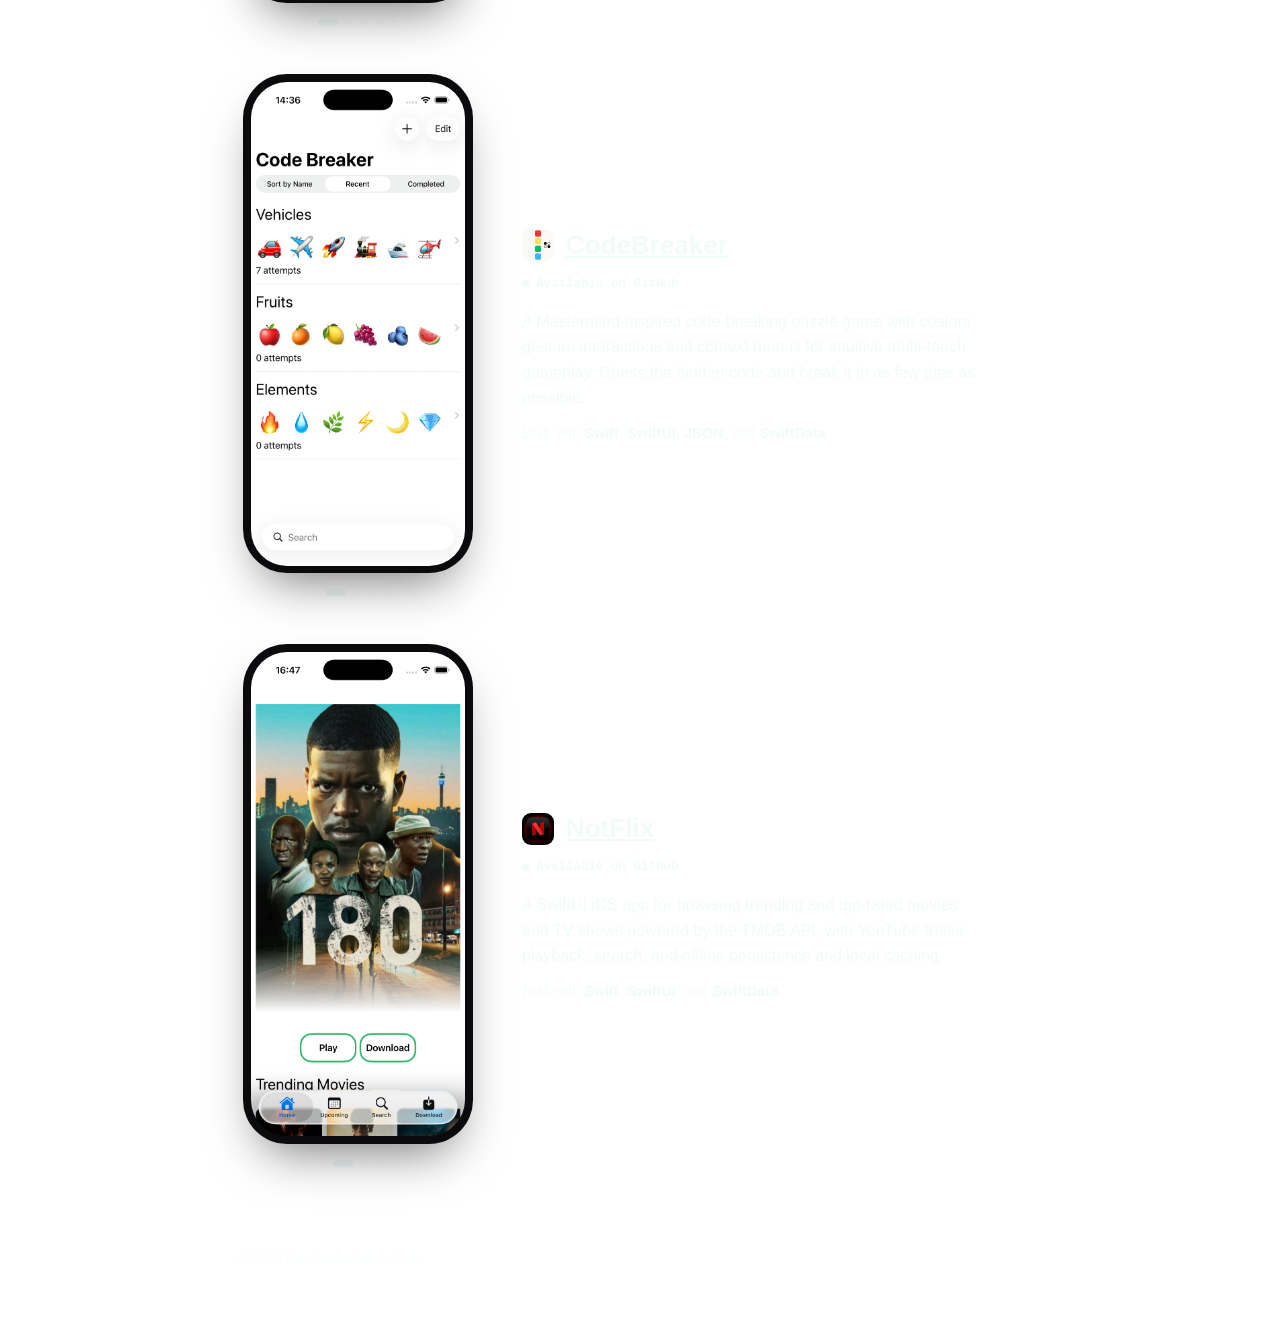
==== commit ce99f654: "Refactors introduction" ====
--- a/index.html
+++ b/index.html
@@ -13,11 +13,10 @@
 <header class="wrap hero">
   <h1 class="h1">Hi, I&rsquo;m Mac-Noble.</h1>
   <p class="bio prose">
-    I'm a software engineer focused on iOS development.
-    I want to build apps that become part of your day without hogging your attention — tools that respect your time enough to let you go live your life.
+    If an idea excites me, I'll build it.
     <br>
-    Let's connect <a href="https://www.linkedin.com/in/mac-noblebrako-kusi/" target="_blank" rel="noopener">LinkedIn</a> 
-    - <a href="https://github.com/macnoblebk" target="_blank" rel="noopener">GitHub</a>.
+    Let's connect <a href="https://www.linkedin.com/in/mac-noblebrako-kusi/" target="_blank" rel="noopener">LinkedIn</a>,
+   <a href="https://github.com/macnoblebk" target="_blank" rel="noopener">GitHub</a>.
   </p>
 </header>
 
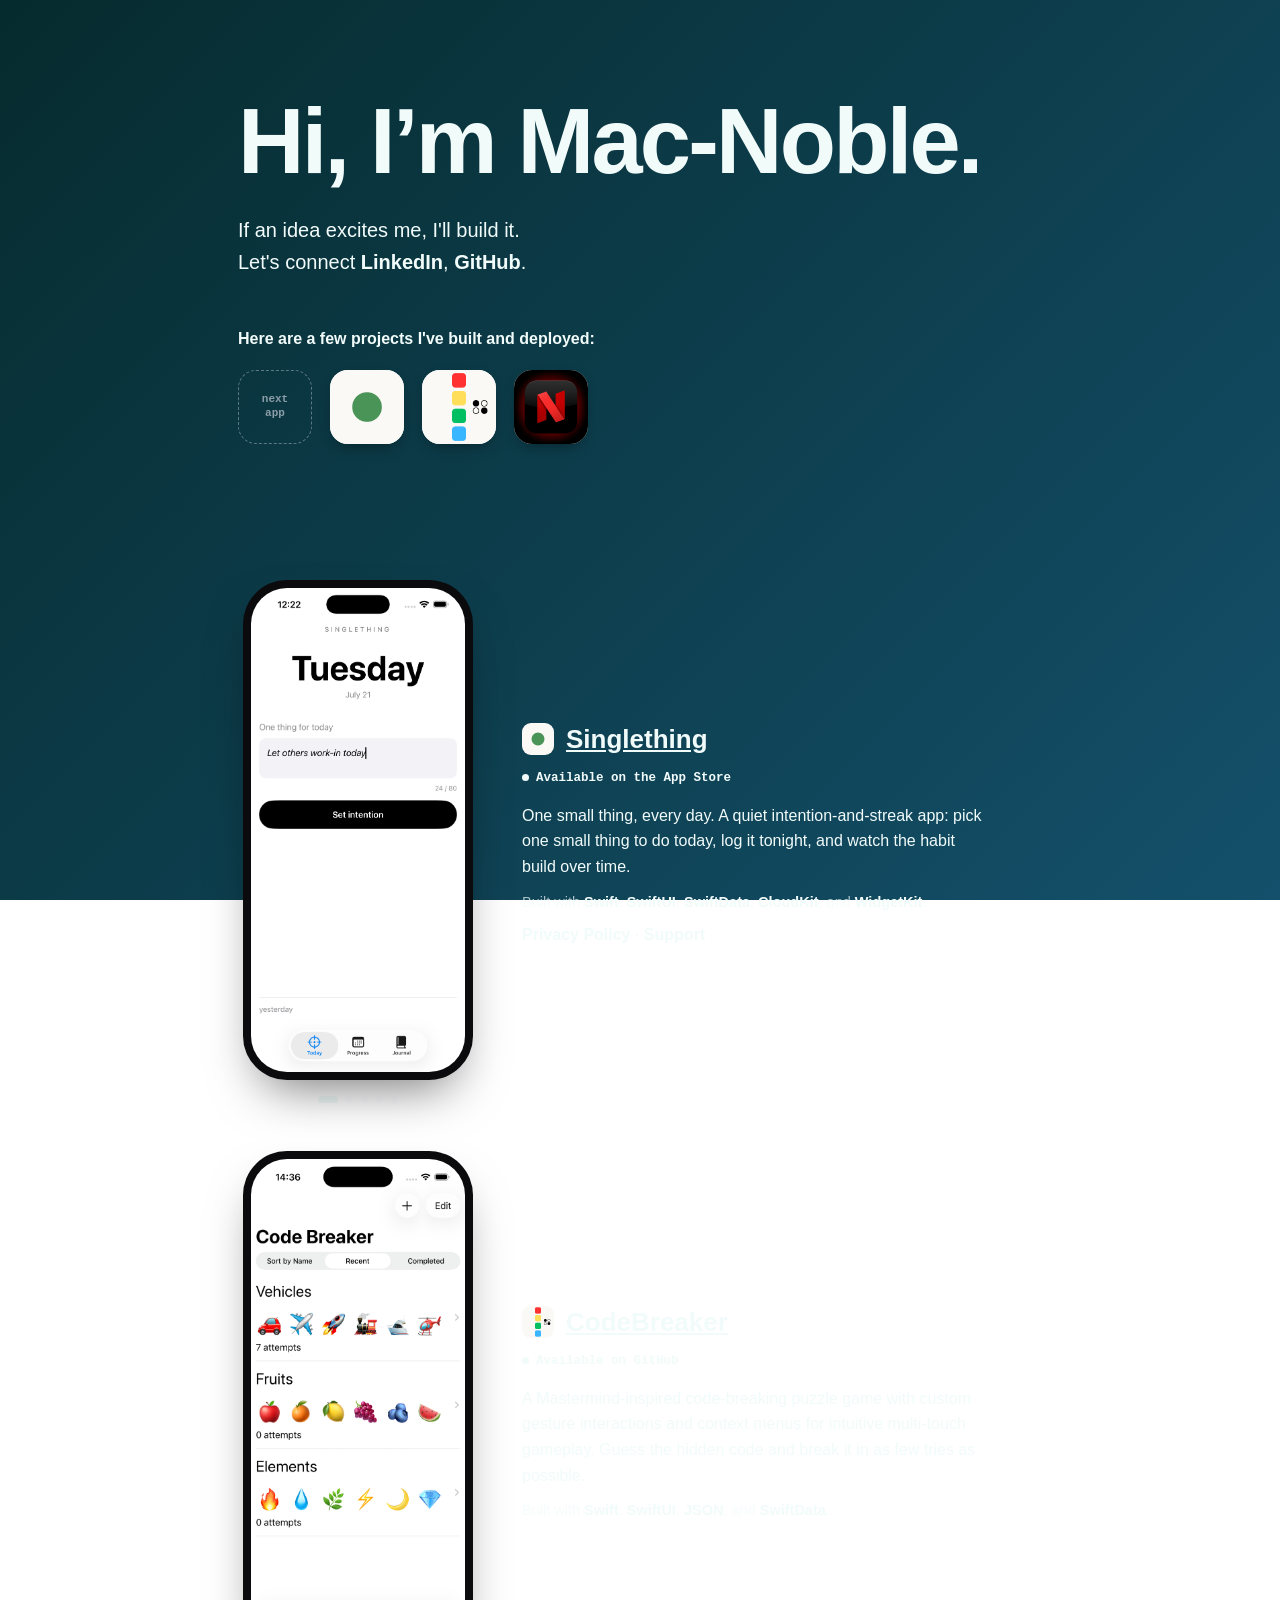
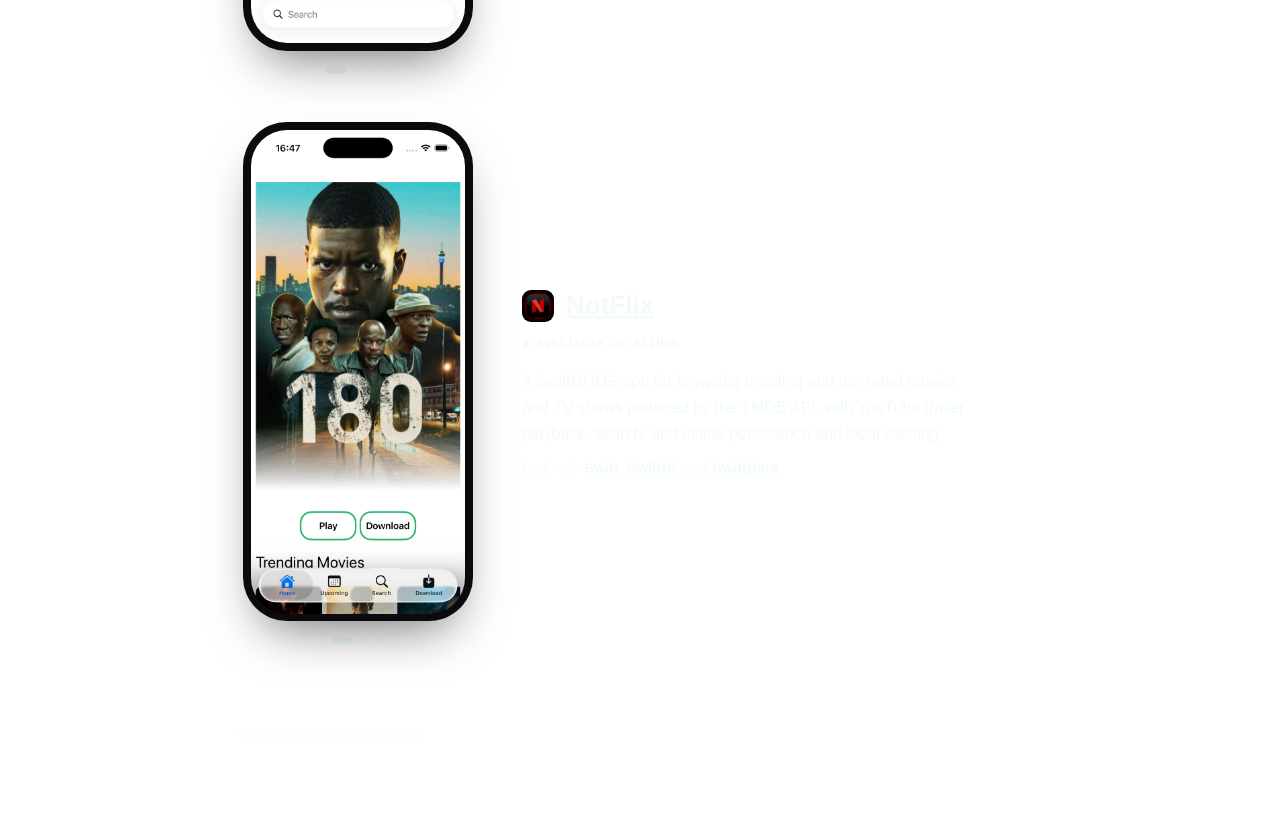
==== commit 6ab2d89d: "Comments out Paint Rush" ====
--- a/index.html
+++ b/index.html
@@ -26,9 +26,9 @@
     <!-- Add more projects by copying the tile above, or leave a placeholder like this one -->
     <span class="icon-tile placeholder">next<br>app</span>
 
-    <a class="icon-tile" href="#app-paint-rush" title="Paint Rush">
+    <!-- <a class="icon-tile" href="#app-paint-rush" title="Paint Rush">
       <img src="assets/Constraint Canvas - iOS Icon.png" alt="Paint Rush app icon">
-    </a>
+    </a> -->
     <a class="icon-tile" href="#app-singlething" title="Singlething">
       <img src="assets/SingletonIconLight.png" alt="Singlething app icon">
     </a>
@@ -44,7 +44,7 @@
 </section>
 
 <section class="wrap section" id="screens">
-  <div class="app-detail-grid" id="app-paint-rush">
+  <!-- <div class="app-detail-grid" id="app-paint-rush">
     <div class="carousel">
       <div class="phone">
         <div class="phone-screen">
@@ -70,7 +70,7 @@
                               When time's up, your piece is done. Save it to your gallery, and share it so friends can try the same challenge.</p>
       <p class="stack-line">Built with <b>Swift</b>, <b>SwiftUI</b>, <b>CoreData</b>, <b>CloudKit</b>, <b>ShareKit</b> and <b>WidgetKit</b></p>
     </div>
-  </div>
+  </div> -->
 
   <div style="height: 3rem;"></div>
 
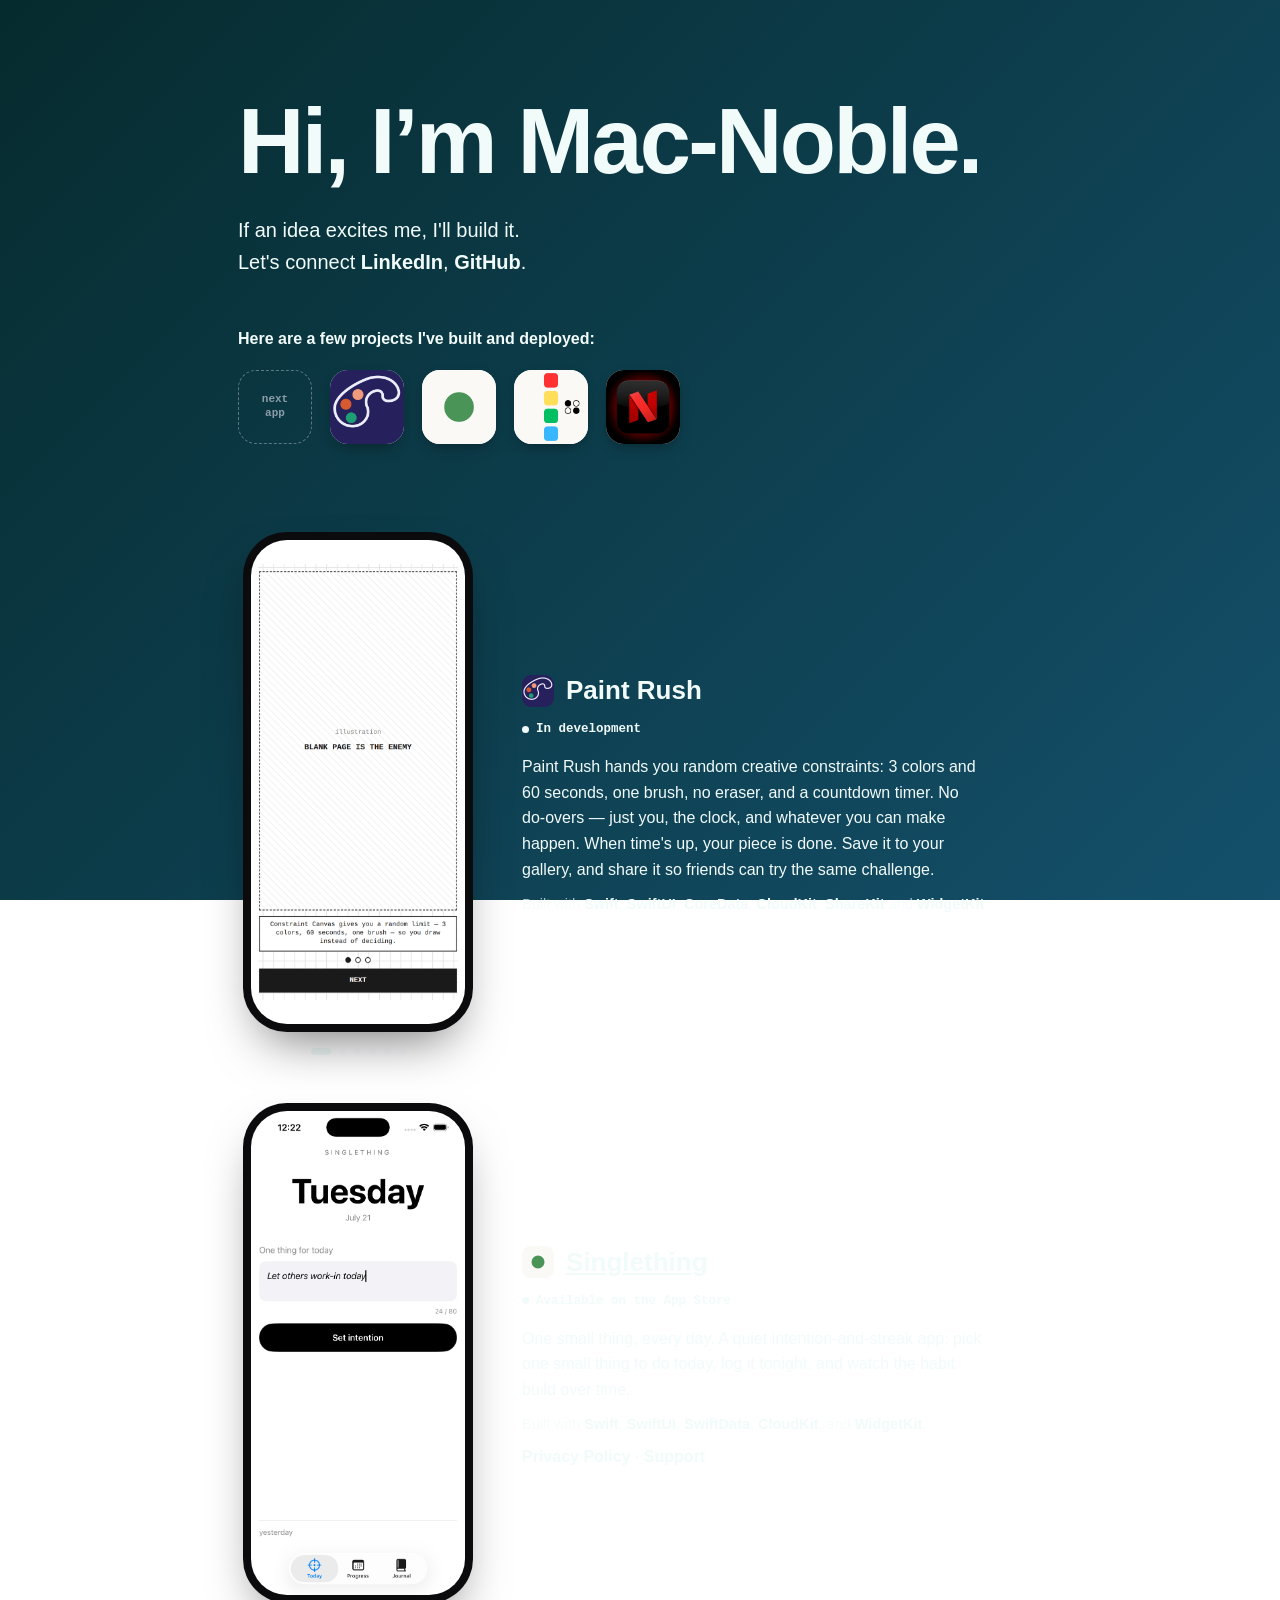
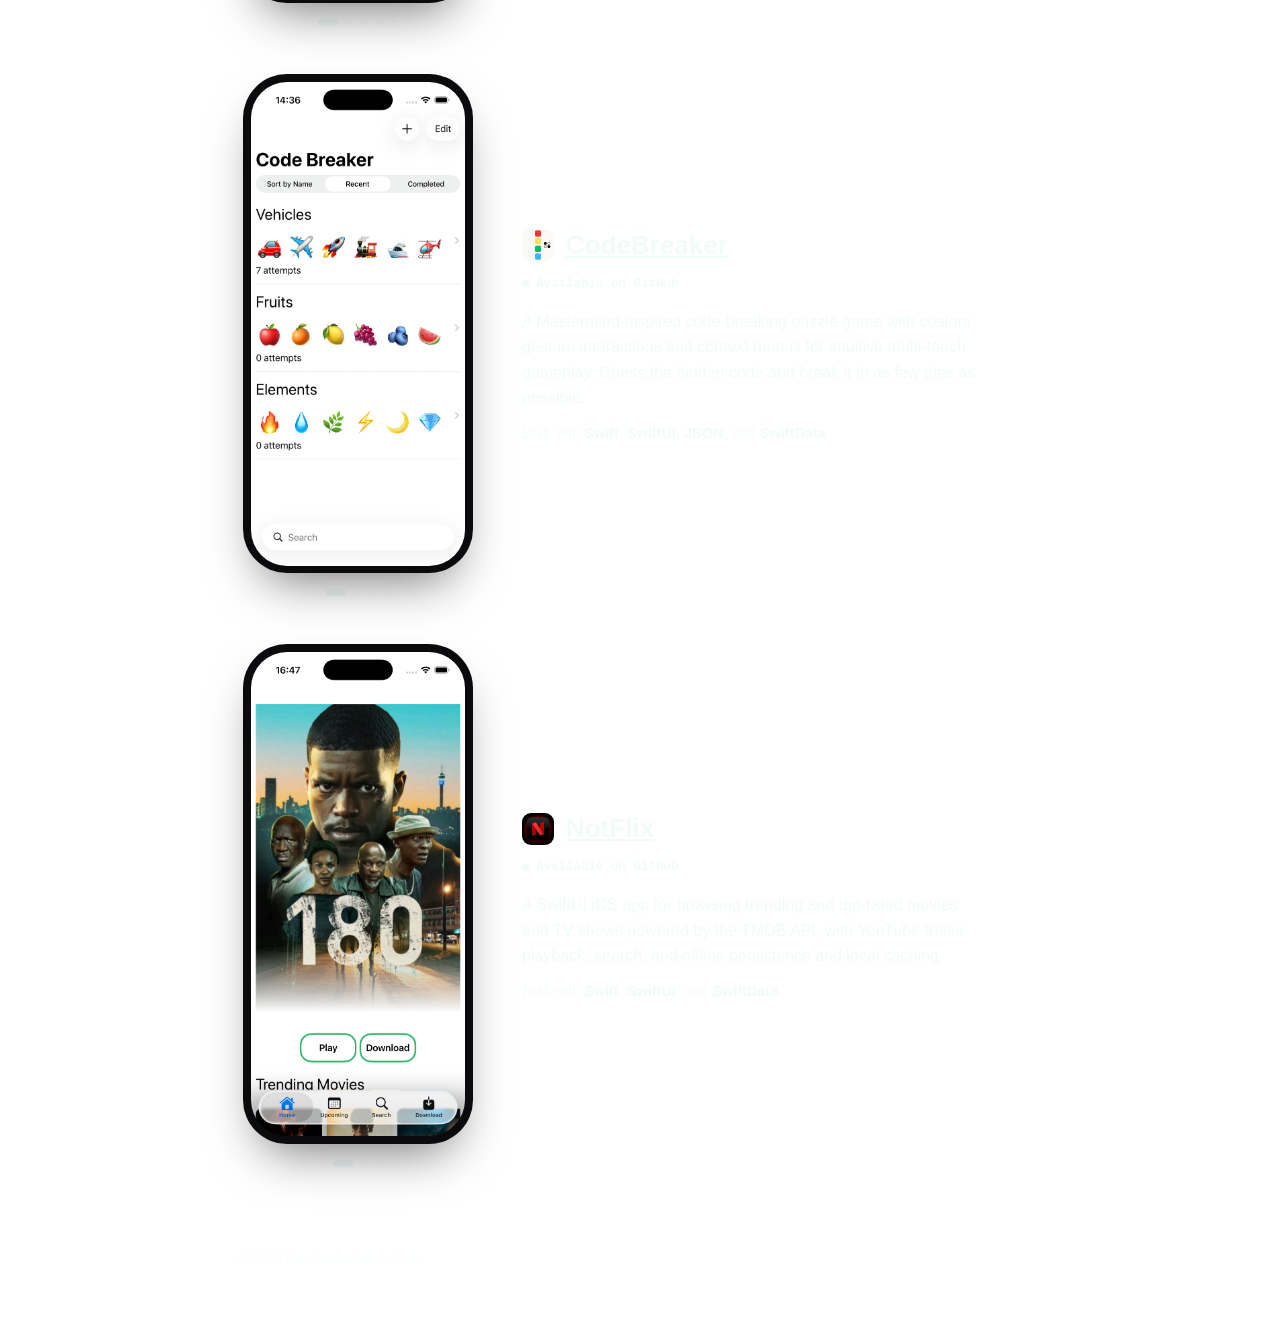
==== commit dd372824: "Re-adds Paint Rush" ====
--- a/index.html
+++ b/index.html
@@ -26,9 +26,9 @@
     <!-- Add more projects by copying the tile above, or leave a placeholder like this one -->
     <span class="icon-tile placeholder">next<br>app</span>
 
-    <!-- <a class="icon-tile" href="#app-paint-rush" title="Paint Rush">
+    <a class="icon-tile" href="#app-paint-rush" title="Paint Rush">
       <img src="assets/Constraint Canvas - iOS Icon.png" alt="Paint Rush app icon">
-    </a> -->
+    </a>
     <a class="icon-tile" href="#app-singlething" title="Singlething">
       <img src="assets/SingletonIconLight.png" alt="Singlething app icon">
     </a>
@@ -44,7 +44,7 @@
 </section>
 
 <section class="wrap section" id="screens">
-  <!-- <div class="app-detail-grid" id="app-paint-rush">
+  <div class="app-detail-grid" id="app-paint-rush">
     <div class="carousel">
       <div class="phone">
         <div class="phone-screen">
@@ -70,7 +70,7 @@
                               When time's up, your piece is done. Save it to your gallery, and share it so friends can try the same challenge.</p>
       <p class="stack-line">Built with <b>Swift</b>, <b>SwiftUI</b>, <b>CoreData</b>, <b>CloudKit</b>, <b>ShareKit</b> and <b>WidgetKit</b></p>
     </div>
-  </div> -->
+  </div>
 
   <div style="height: 3rem;"></div>
 
